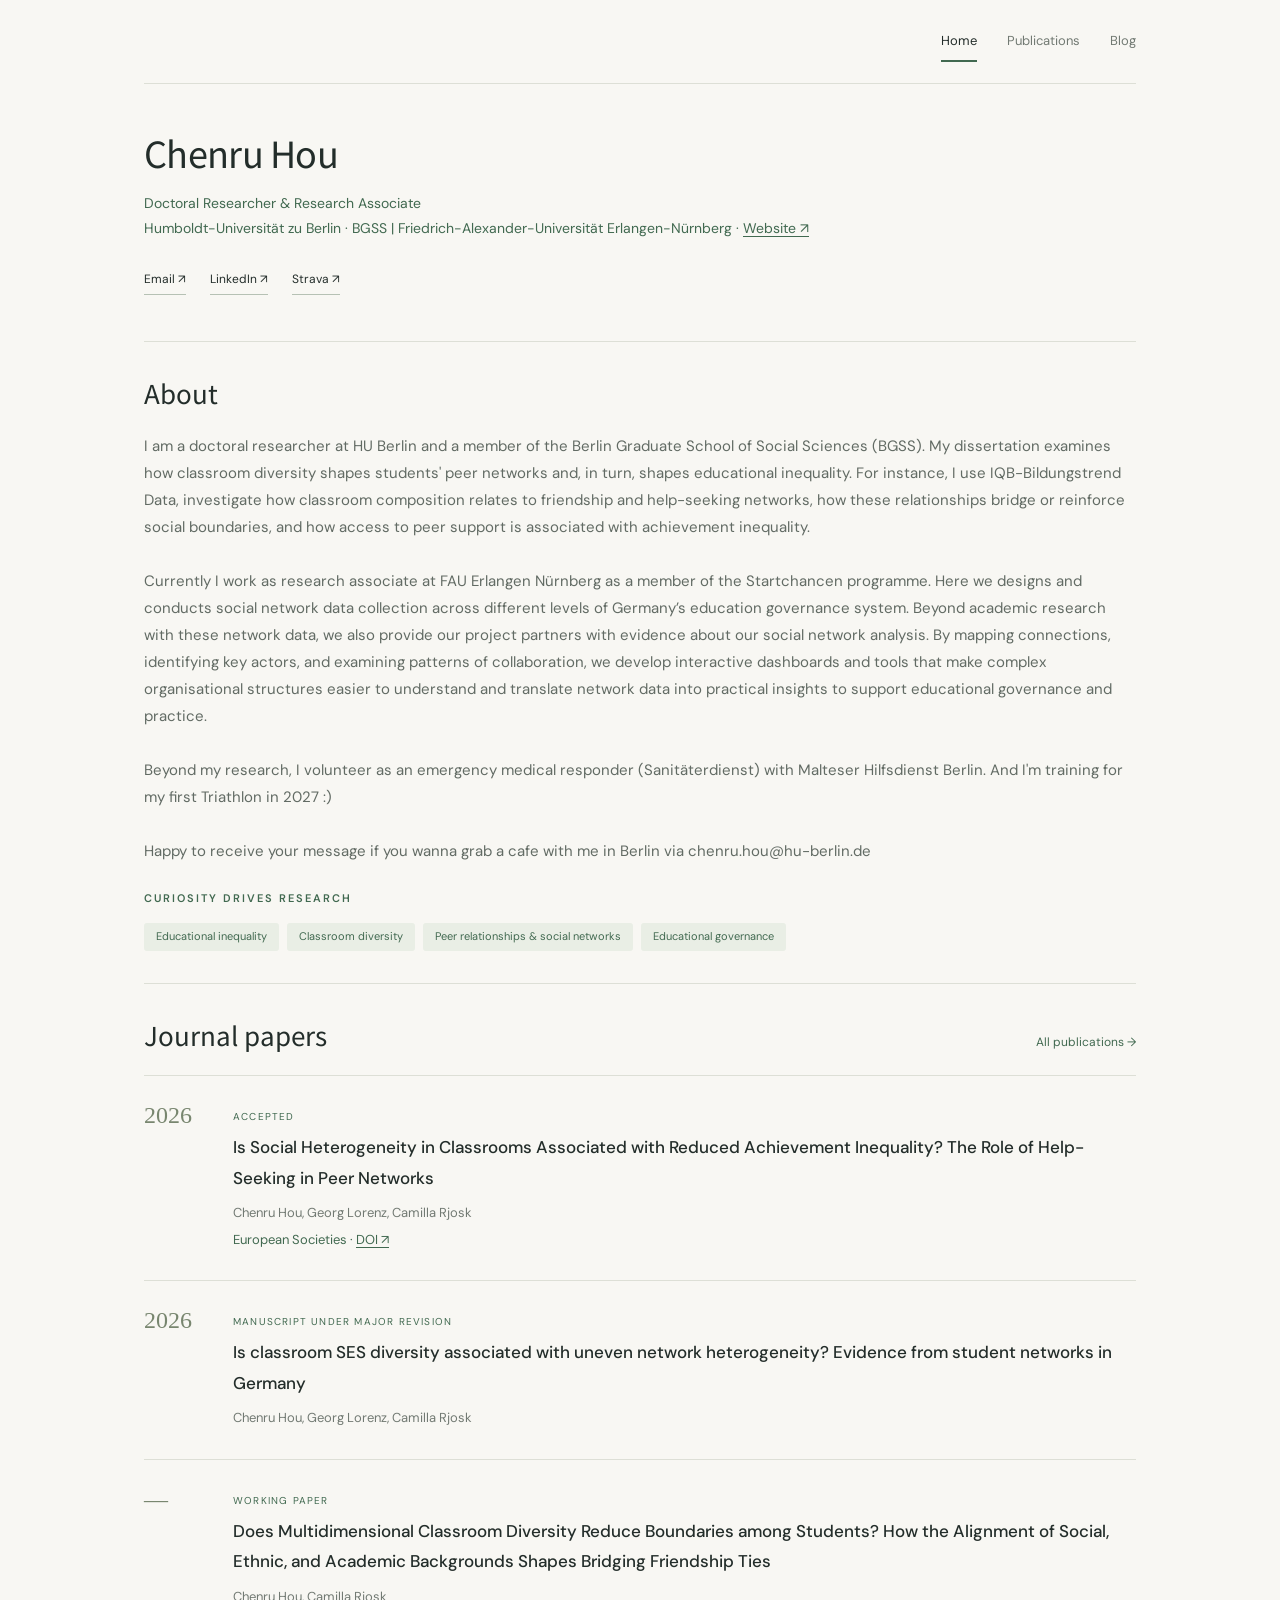
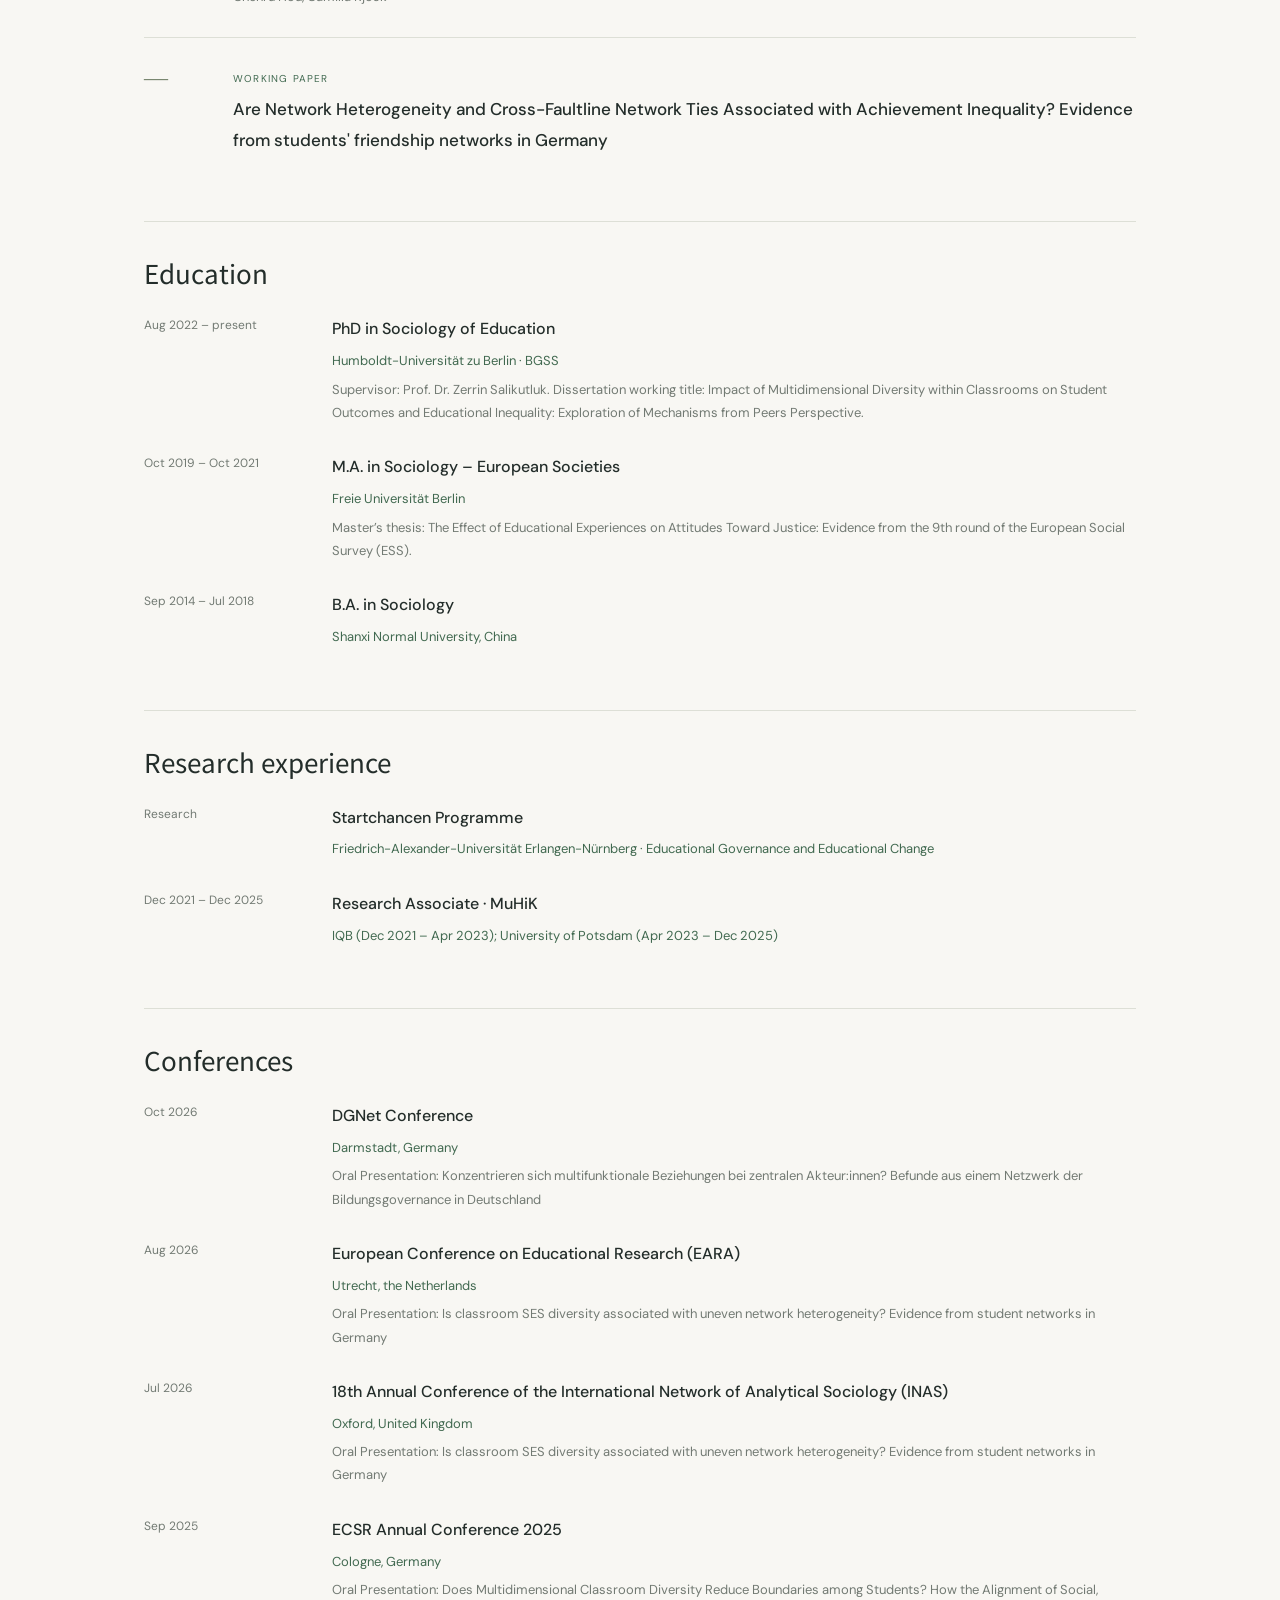
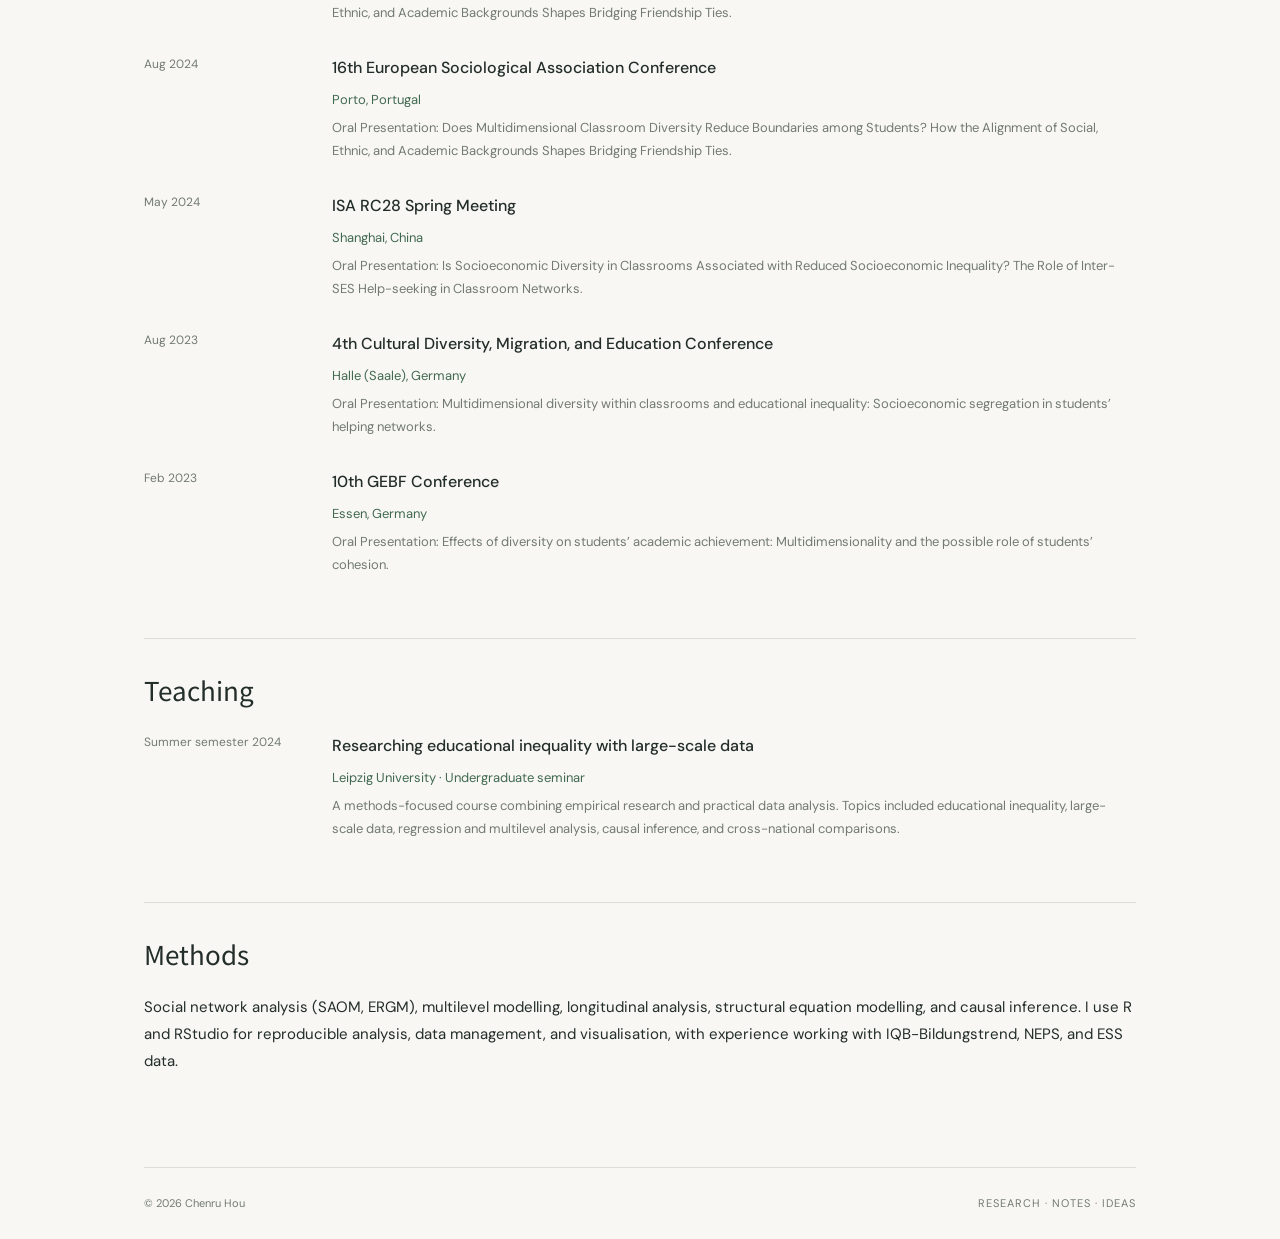
==== index.html @ 01e9c8be "Publish homepage at chenru-hou.github.io" ====
<!doctype html><html lang="en"><head><meta charset="utf-8"><meta name="viewport" content="width=device-width, initial-scale=1"><meta name="description" content="Chenru Hou is a doctoral researcher in sociology of education at HU Berlin and a research associate at FAU. Research on classroom diversity, peer networks, and educational inequality."><link rel="canonical" href="https://chenru-hou.github.io/"><meta property="og:url" content="https://chenru-hou.github.io/"><meta property="og:type" content="website"><meta property="og:title" content="Home · Chenru Hou"><meta property="og:description" content="Chenru Hou is a doctoral researcher in sociology of education at HU Berlin and a research associate at FAU. Research on classroom diversity, peer networks, and educational inequality."><script type="application/ld+json">{"@context": "https://schema.org", "@type": "Person", "name": "Chenru Hou", "url": "https://chenru-hou.github.io", "jobTitle": "Doctoral Researcher & Research Associate", "sameAs": ["https://www.linkedin.com/in/chenru-hou", "https://www.strava.com/athletes/106251695"]}</script><title>Home · Chenru Hou</title><link rel="stylesheet" href="assets/style.css"><link rel="icon" href="data:image/svg+xml,%3Csvg xmlns='http://www.w3.org/2000/svg' viewBox='0 0 32 32'%3E%3Ccircle cx='16' cy='16' r='12' fill='%23416950'/%3E%3C/svg%3E"></head><body><a class="skip" href="#main">Skip to content</a><div class="shell"><header><nav aria-label="Main navigation"><a href="index.html" aria-current="page">Home</a><a href="publications.html">Publications</a><a href="blog.html">Blog</a></nav></header><main id="main"><section class="hero"><div><h1>Chenru Hou</h1><div class="role">Doctoral Researcher &amp; Research Associate<br>Humboldt-Universität zu Berlin · BGSS | Friedrich-Alexander-Universität Erlangen-Nürnberg · <a href="https://www.fau.eu/">Website ↗</a></div><p class="intro" hidden></p><div class="social"><a href="mailto:chenru.hou@hu-berlin.de">Email ↗</a><a href="https://www.linkedin.com/in/chenru-hou">LinkedIn ↗</a><a href="https://www.strava.com/athletes/106251695">Strava ↗</a></div></div></section><section class="section"><div class="section-title"><h2>About</h2></div><div class="about-grid"><p>I am a doctoral researcher at HU Berlin and a member of the Berlin Graduate School of Social Sciences (BGSS). My dissertation examines how classroom diversity shapes students&#x27; peer networks and, in turn, shapes educational inequality. For instance, I use IQB-Bildungstrend Data, investigate how classroom composition relates to friendship and help-seeking networks, how these relationships bridge or reinforce social boundaries, and how access to peer support is associated with achievement inequality.

Currently I work as research associate at FAU Erlangen Nürnberg as a member of the Startchancen programme. Here we designs and conducts social network data collection across different levels of Germany’s education governance system. Beyond academic research with these network data, we also provide our project partners with evidence about our social network analysis. By mapping connections, identifying key actors, and examining patterns of collaboration, we develop interactive dashboards and tools that make complex organisational structures easier to understand and translate network data into practical insights to support educational governance and practice.

Beyond my research, I volunteer as an emergency medical responder (Sanitäterdienst) with Malteser Hilfsdienst Berlin. And I&#x27;m training for my first Triathlon in 2027 :) 

Happy to receive your message if you wanna grab a cafe with me in Berlin via chenru.hou@hu-berlin.de</p><div class="research-interests"><div class="eyebrow">CURIOSITY DRIVES RESEARCH</div><div class="tags"><span class="tag">Educational inequality</span><span class="tag">Classroom diversity</span><span class="tag">Peer relationships &amp; social networks</span><span class="tag">Educational governance</span></div></div></div></section><section class="section"><div class="section-title"><h2>Journal papers</h2><a href="publications.html">All publications →</a></div><article class="pub"><div class="year">2026</div><div><span class="type">Accepted</span><h3>Is Social Heterogeneity in Classrooms Associated with Reduced Achievement Inequality? The Role of Help-Seeking in Peer Networks</h3><p>Chenru Hou, Georg Lorenz, Camilla Rjosk</p><p class="venue"><span class="venue-text">European Societies </span> · <a class="doi" href="https://doi.org/10.1162/EUSO.a.86">DOI ↗</a></p><div class="pub-links"></div></div></article><article class="pub"><div class="year">2026</div><div><span class="type">MANUSCRIPT UNDER MAJOR REVISION</span><h3>Is classroom SES diversity associated with uneven network heterogeneity? Evidence from student networks in Germany</h3><p>Chenru Hou, Georg Lorenz, Camilla Rjosk</p><p class="venue" hidden><span class="venue-text">
</span></p><div class="pub-links"></div></div></article><article class="pub"><div class="year">—</div><div><span class="type">Working paper</span><h3>Does Multidimensional Classroom Diversity Reduce Boundaries among Students? How the Alignment of Social, Ethnic, and Academic Backgrounds Shapes Bridging Friendship Ties</h3><p>Chenru Hou, Camilla Rjosk</p><p class="venue" hidden><span class="venue-text"></span></p><div class="pub-links"></div></div></article><article class="pub"><div class="year">—</div><div><span class="type">Working paper</span><h3>Are Network Heterogeneity and Cross-Faultline Network Ties Associated with Achievement Inequality? Evidence from students&#x27; friendship networks in Germany</h3><p hidden></p><p class="venue" hidden><span class="venue-text"></span></p><div class="pub-links"></div></div></article></section><section class="section"><div class="section-title"><h2>Education</h2></div><article class="vita-row"><div class="date">Aug 2022 – present</div><div><h3>PhD in Sociology of Education</h3><p class="institution">Humboldt-Universität zu Berlin · BGSS</p><p>Supervisor: Prof. Dr. Zerrin Salikutluk. Dissertation working title: Impact of Multidimensional Diversity within Classrooms on Student Outcomes and Educational Inequality: Exploration of Mechanisms from Peers Perspective.</p></div></article><article class="vita-row"><div class="date">Oct 2019 – Oct 2021</div><div><h3>M.A. in Sociology – European Societies</h3><p class="institution">Freie Universität Berlin</p><p>Master’s thesis: The Effect of Educational Experiences on Attitudes Toward Justice: Evidence from the 9th round of the European Social Survey (ESS).</p></div></article><article class="vita-row"><div class="date">Sep 2014 – Jul 2018</div><div><h3>B.A. in Sociology</h3><p class="institution">Shanxi Normal University, China</p><p hidden></p></div></article></section><section class="section"><div class="section-title"><h2>Research experience</h2></div><article class="vita-row"><div class="date">Research</div><div><h3>Startchancen Programme</h3><p class="institution">Friedrich-Alexander-Universität Erlangen-Nürnberg · Educational Governance and Educational Change</p><p hidden></p></div></article><article class="vita-row"><div class="date">Dec 2021 – Dec 2025</div><div><h3>Research Associate · MuHiK</h3><p class="institution">IQB (Dec 2021 – Apr 2023); University of Potsdam (Apr 2023 – Dec 2025)</p><p hidden></p></div></article></section><section class="section"><div class="section-title"><h2>Conferences</h2></div><article class="vita-row"><div class="date">Oct 2026</div><div><h3>DGNet Conference</h3><p class="institution">Darmstadt, Germany</p><p>Oral Presentation: Konzentrieren sich multifunktionale Beziehungen bei zentralen Akteur:innen? Befunde aus einem Netzwerk der Bildungsgovernance in Deutschland</p></div></article><article class="vita-row"><div class="date">Aug 2026</div><div><h3>European Conference on Educational Research (EARA)</h3><p class="institution">Utrecht, the Netherlands</p><p>Oral Presentation: Is classroom SES diversity associated with uneven network heterogeneity? Evidence from student networks in Germany</p></div></article><article class="vita-row"><div class="date">Jul 2026</div><div><h3>18th Annual Conference of the International Network of Analytical Sociology (INAS)</h3><p class="institution">Oxford, United Kingdom</p><p>Oral Presentation: Is classroom SES diversity associated with uneven network heterogeneity? Evidence from student networks in Germany</p></div></article><article class="vita-row"><div class="date">Sep 2025</div><div><h3>ECSR Annual Conference 2025</h3><p class="institution">Cologne, Germany</p><p>Oral Presentation: Does Multidimensional Classroom Diversity Reduce Boundaries among Students? How the Alignment of Social, Ethnic, and Academic Backgrounds Shapes Bridging Friendship Ties.</p></div></article><article class="vita-row"><div class="date">Aug 2024</div><div><h3>16th European Sociological Association Conference</h3><p class="institution">Porto, Portugal</p><p>Oral Presentation: Does Multidimensional Classroom Diversity Reduce Boundaries among Students? How the Alignment of Social, Ethnic, and Academic Backgrounds Shapes Bridging Friendship Ties.</p></div></article><article class="vita-row"><div class="date">May 2024</div><div><h3>ISA RC28 Spring Meeting</h3><p class="institution">Shanghai, China</p><p>Oral Presentation: Is Socioeconomic Diversity in Classrooms Associated with Reduced Socioeconomic Inequality? The Role of Inter-SES Help-seeking in Classroom Networks.</p></div></article><article class="vita-row"><div class="date">Aug 2023</div><div><h3>4th Cultural Diversity, Migration, and Education Conference</h3><p class="institution">Halle (Saale), Germany</p><p>Oral Presentation: Multidimensional diversity within classrooms and educational inequality: Socioeconomic segregation in students’ helping networks.</p></div></article><article class="vita-row"><div class="date">Feb 2023</div><div><h3>10th GEBF Conference</h3><p class="institution">Essen, Germany</p><p>Oral Presentation: Effects of diversity on students’ academic achievement: Multidimensionality and the possible role of students’ cohesion.</p></div></article></section><section class="section"><div class="section-title"><h2>Teaching</h2></div><article class="vita-row"><div class="date">Summer semester 2024</div><div><h3>Researching educational inequality with large-scale data</h3><p class="institution">Leipzig University · Undergraduate seminar</p><p>A methods-focused course combining empirical research and practical data analysis. Topics included educational inequality, large-scale data, regression and multilevel analysis, causal inference, and cross-national comparisons.</p></div></article></section><section class="section"><div class="section-title"><h2>Methods</h2></div><p>Social network analysis (SAOM, ERGM), multilevel modelling, longitudinal analysis, structural equation modelling, and causal inference. I use R and RStudio for reproducible analysis, data management, and visualisation, with experience working with IQB-Bildungstrend, NEPS, and ESS data.</p></section></main><footer><span>© 2026 Chenru Hou</span><span class="footer-mark">RESEARCH · NOTES · IDEAS</span></footer></div></body></html>
---- assets/style.css ----
@import url('https://fonts.googleapis.com/css2?family=DM+Sans:wght@400;500;600;700&family=Noto+Sans+SC:wght@400;500;600&display=swap');
:root{--paper:#f8f7f3;--ink:#232d2a;--muted:#727a73;--line:#dddfd6;--green:#416950;--pale:#e9eee5}*{box-sizing:border-box}body{margin:0;background:var(--paper);color:var(--ink);font:15px/1.8 'DM Sans','Noto Sans SC',sans-serif}a{color:inherit;text-decoration:none}a:hover{color:var(--green)}a:focus-visible,button:focus-visible{outline:2px solid var(--green);outline-offset:5px}.skip{position:absolute;left:20px;top:-100px}.skip:focus{top:10px;background:white;z-index:3}.shell{max-width:1080px;margin:auto;padding:0 44px}header{height:100px;display:flex;align-items:center;justify-content:space-between;border-bottom:1px solid var(--line)}.brand{font-size:17px;font-weight:700;letter-spacing:-.5px}.brand i{display:inline-block;width:9px;height:9px;border-radius:50%;background:var(--green);margin-right:11px}nav{display:flex;gap:30px;font-size:13px}nav a{padding:8px 0;color:var(--muted)}nav a[aria-current=page]{color:var(--ink);border-bottom:2px solid var(--green)}main{min-height:70vh}.eyebrow{font-size:11px;letter-spacing:2px;text-transform:uppercase;color:var(--green);font-weight:600}.hero{display:grid;grid-template-columns:1fr 240px;gap:80px;padding:76px 0 60px}.hero h1{font-family:Georgia,'Noto Sans SC',serif;font-weight:400;font-size:61px;line-height:1.15;letter-spacing:-2px;margin:15px 0}.cn{font-size:17px;color:var(--muted);margin-left:12px;letter-spacing:1px}.role{font-size:14px;color:var(--green);margin-bottom:24px}.intro{max-width:540px;color:#535e56;font-size:16px}.portrait{width:220px;height:260px;background:#e5e9df;border:1px solid #d7ddcf;position:relative;display:flex;align-items:center;justify-content:center;border-radius:110px 110px 8px 8px;margin-top:15px;overflow:hidden}.portrait svg{width:155px;color:#8e9e87}.portrait span{position:absolute;bottom:15px;font-size:10px;letter-spacing:2px;color:#64765b}.social{display:flex;gap:24px;font-size:12px;margin-top:28px}.social a{border-bottom:1px solid #b6c1b4;padding-bottom:3px}.section{padding:32px 0;border-top:1px solid var(--line)}.section-title{display:flex;align-items:baseline;justify-content:space-between;gap:20px;margin-bottom:22px}.section h2{font:400 26px Georgia,'Noto Sans SC',serif;margin:0}.section-title a{font-size:12px;color:var(--green)}.about-grid{display:grid;grid-template-columns:1fr;gap:24px}.research-interests .eyebrow{margin-bottom:14px}.about-grid p{margin:0;color:#626b64;white-space:pre-wrap}.tags{display:flex;gap:8px;flex-wrap:wrap;align-content:start}.tag{background:var(--pale);color:var(--green);padding:4px 12px;font-size:11px;border-radius:3px}.news{display:flex;gap:28px;margin:15px 0}.date{font-size:12px;color:var(--muted);white-space:nowrap}.news p{margin:0}.page-head{padding:60px 0 34px}.page-head h1{font:400 49px Georgia,serif;letter-spacing:-1px;margin:8px 0 12px}.page-head p{color:var(--muted);max-width:650px}.draft-note{font-size:12px;color:var(--muted);border-left:2px solid #acb9a3;padding-left:12px;margin:20px 0 30px}.pub{display:grid;grid-template-columns:65px 1fr;gap:24px;padding:26px 0;border-top:1px solid var(--line)}.year{font:400 24px Georgia,serif;color:#78866f}.pub h3{font-size:17px;font-weight:500;margin:3px 0 8px}.pub p{margin:3px 0;color:var(--muted);font-size:13px}.pub .venue{color:var(--green)}.pub .type{font-size:10px;letter-spacing:1.2px;text-transform:uppercase;color:var(--green)}.pub-links{display:flex;gap:18px;margin-top:12px;font-size:12px}.blog-row{display:grid;grid-template-columns:110px 1fr 24px;gap:24px;border-top:1px solid var(--line);padding:30px 0}.blog-row h2{font-size:21px;font-weight:500;margin:8px 0}.blog-row p{color:var(--muted);font-size:14px;margin:0}.arrow{font-size:22px;color:var(--green)}.article{max-width:720px;padding:45px 0 70px}.article h1{font-size:34px;line-height:1.5;font-weight:500;margin:20px 0}.article h2{font-size:23px;margin-top:36px}.article p,.article li{color:#535e56}.article a{color:var(--green);text-decoration:underline}.back{color:var(--green);font-size:12px}footer{border-top:1px solid var(--line);padding:26px 0;margin-top:45px;display:flex;justify-content:space-between;color:var(--muted);font-size:11px}.footer-mark{letter-spacing:1px}.empty{padding:30px 0;color:var(--muted)}@media(max-width:700px){.shell{padding:0 24px}header{height:85px}nav{gap:18px;font-size:12px}.brand{font-size:14px}.hero{grid-template-columns:1fr;gap:22px;padding:45px 0}.hero h1{font-size:46px}.portrait{grid-row:1;width:100px;height:120px;margin:0}.portrait svg{width:70px}.portrait span{font-size:7px;bottom:8px}.cn{display:block;margin:12px 0}.about-grid{grid-template-columns:1fr;gap:22px}.page-head{padding-top:40px}.page-head h1{font-size:40px}.pub{grid-template-columns:48px 1fr;gap:12px}.blog-row{grid-template-columns:1fr 20px;gap:8px}.blog-row>.date{grid-column:1/-1}footer{gap:20px}.article h1{font-size:28px}}

.vita-row{display:grid;grid-template-columns:160px 1fr;gap:28px;margin:24px 0}.vita-row h3{font-size:16px;font-weight:500;margin:0}.vita-row p{font-size:13px;color:var(--muted);margin:5px 0}.vita-row .institution{color:var(--green)}.pub-group{font:400 24px Georgia,serif;margin:35px 0 20px}@media(max-width:700px){.vita-row{grid-template-columns:1fr;gap:6px}}

/* Compact introduction and navigation. */
header{justify-content:flex-end;height:84px}.hero{grid-template-columns:1fr;gap:0;padding:46px 0}.hero h1{font-size:36px;letter-spacing:-.7px;line-height:1.25;margin:0 0 16px}.intro{max-width:700px}.role{max-width:780px}@media(max-width:700px){header{height:72px}.hero{padding:34px 0}.hero h1{font-size:30px}}

/* Empty optional fields should not reserve space in reading mode. */
[hidden]{display:none!important}.pub-links:empty{display:none}

.pub .doi{white-space:nowrap;text-decoration:underline;text-underline-offset:3px}

.role a{text-decoration:underline;text-underline-offset:3px;white-space:nowrap}
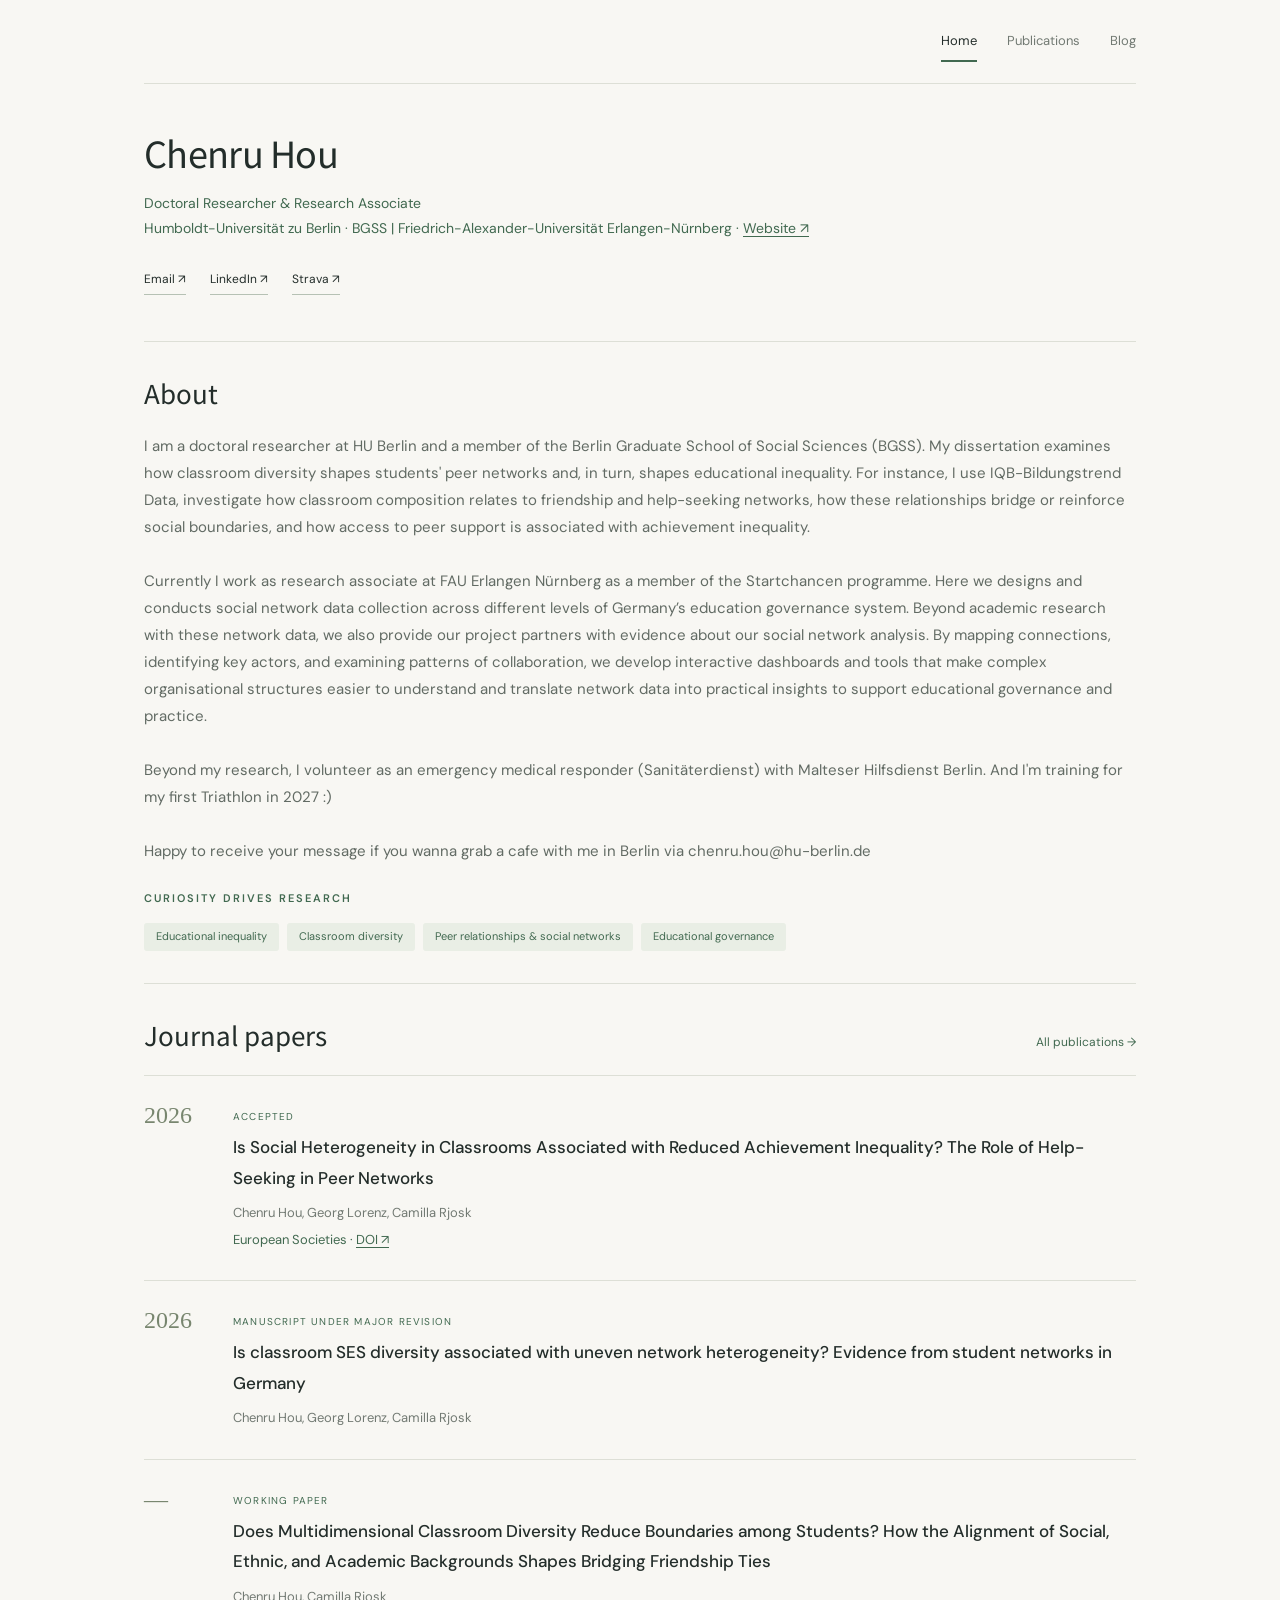
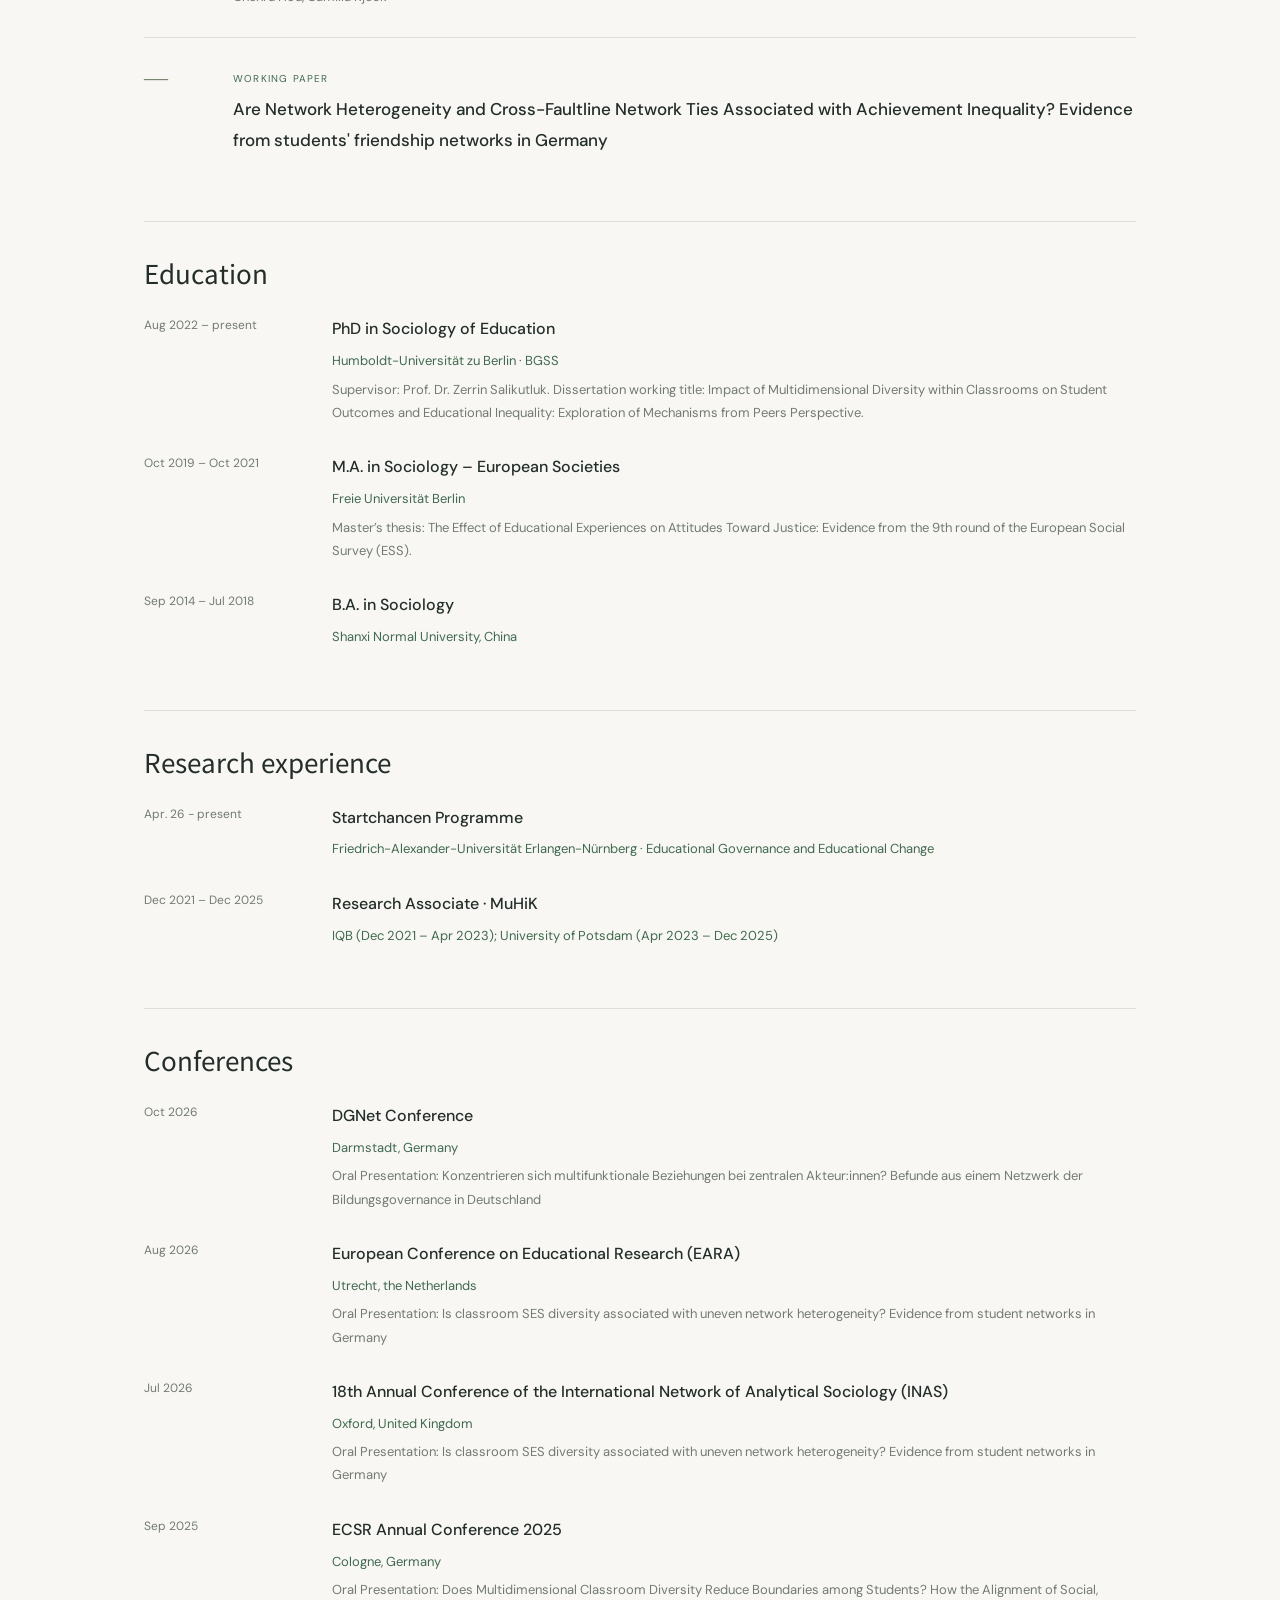
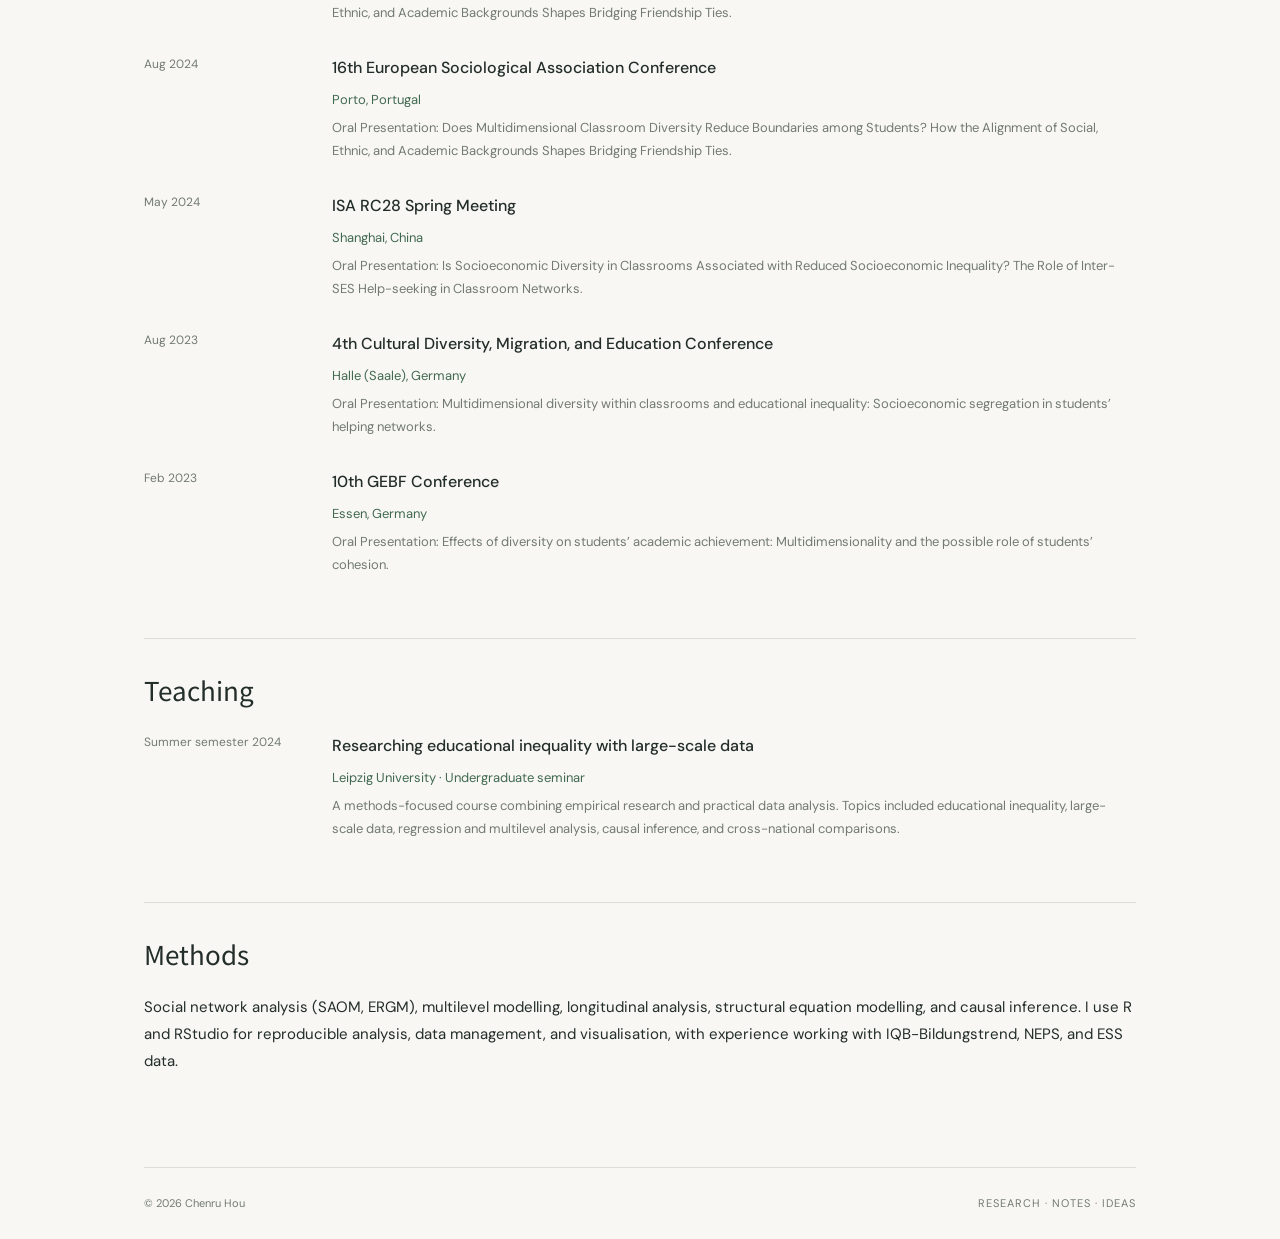
==== commit eba90b32: "Set Startchancen Programme start date to Apr. 26" ====
--- a/index.html
+++ b/index.html
@@ -1,8 +1,8 @@
-<!doctype html><html lang="en"><head><meta charset="utf-8"><meta name="viewport" content="width=device-width, initial-scale=1"><meta name="description" content="Chenru Hou is a doctoral researcher in sociology of education at HU Berlin and a research associate at FAU. Research on classroom diversity, peer networks, and educational inequality."><link rel="canonical" href="https://chenru-hou.github.io/"><meta property="og:url" content="https://chenru-hou.github.io/"><meta property="og:type" content="website"><meta property="og:title" content="Home · Chenru Hou"><meta property="og:description" content="Chenru Hou is a doctoral researcher in sociology of education at HU Berlin and a research associate at FAU. Research on classroom diversity, peer networks, and educational inequality."><script type="application/ld+json">{"@context": "https://schema.org", "@type": "Person", "name": "Chenru Hou", "url": "https://chenru-hou.github.io", "jobTitle": "Doctoral Researcher & Research Associate", "sameAs": ["https://www.linkedin.com/in/chenru-hou", "https://www.strava.com/athletes/106251695"]}</script><title>Home · Chenru Hou</title><link rel="stylesheet" href="assets/style.css"><link rel="icon" href="data:image/svg+xml,%3Csvg xmlns='http://www.w3.org/2000/svg' viewBox='0 0 32 32'%3E%3Ccircle cx='16' cy='16' r='12' fill='%23416950'/%3E%3C/svg%3E"></head><body><a class="skip" href="#main">Skip to content</a><div class="shell"><header><nav aria-label="Main navigation"><a href="index.html" aria-current="page">Home</a><a href="publications.html">Publications</a><a href="blog.html">Blog</a></nav></header><main id="main"><section class="hero"><div><h1>Chenru Hou</h1><div class="role">Doctoral Researcher &amp; Research Associate<br>Humboldt-Universität zu Berlin · BGSS | Friedrich-Alexander-Universität Erlangen-Nürnberg · <a href="https://www.fau.eu/">Website ↗</a></div><p class="intro" hidden></p><div class="social"><a href="mailto:chenru.hou@hu-berlin.de">Email ↗</a><a href="https://www.linkedin.com/in/chenru-hou">LinkedIn ↗</a><a href="https://www.strava.com/athletes/106251695">Strava ↗</a></div></div></section><section class="section"><div class="section-title"><h2>About</h2></div><div class="about-grid"><p>I am a doctoral researcher at HU Berlin and a member of the Berlin Graduate School of Social Sciences (BGSS). My dissertation examines how classroom diversity shapes students&#x27; peer networks and, in turn, shapes educational inequality. For instance, I use IQB-Bildungstrend Data, investigate how classroom composition relates to friendship and help-seeking networks, how these relationships bridge or reinforce social boundaries, and how access to peer support is associated with achievement inequality.
+<!doctype html><html lang="en"><head><meta charset="utf-8"><meta name="viewport" content="width=device-width, initial-scale=1"><meta name="description" content="Chenru Hou is a doctoral researcher in sociology of education at HU Berlin and a research associate at FAU. Research on classroom diversity, peer networks, and educational inequality."><link rel="canonical" href="https://chenru-hou.github.io/"><meta property="og:url" content="https://chenru-hou.github.io/"><meta property="og:type" content="website"><meta property="og:title" content="Home · Chenru Hou"><meta property="og:description" content="Chenru Hou is a doctoral researcher in sociology of education at HU Berlin and a research associate at FAU. Research on classroom diversity, peer networks, and educational inequality."><script type="application/ld+json">{"@context": "https://schema.org", "@type": "Person", "name": "Chenru Hou", "url": "https://chenru-hou.github.io", "jobTitle": "Doctoral Researcher & Research Associate", "sameAs": ["https://www.linkedin.com/in/chenru-hou", "https://www.strava.com/athletes/106251695"]}</script><title>Home · Chenru Hou</title><link rel="stylesheet" href="assets/style.css"><link rel="icon" href="data:image/svg+xml,%3Csvg xmlns='http://www.w3.org/2000/svg' viewBox='0 0 32 32'%3E%3Ccircle cx='16' cy='16' r='12' fill='%23416950'/%3E%3C/svg%3E"></head><body><a class="skip" href="#main">Skip to content</a><div class="shell"><header><nav aria-label="Main navigation"><a href="index.html" aria-current="page">Home</a><a href="publications.html">Publications</a><a href="blog.html">Blog</a></nav></header><main id="main"><section class="hero"><div><h1>Chenru Hou</h1><div class="role">Doctoral Researcher &amp; Research Associate<br>Humboldt-Universität zu Berlin · BGSS | Friedrich-Alexander-Universität Erlangen-Nürnberg · <a href="https://www.paedagogik.phil.fau.de/person/chenru-hou/">Website ↗</a></div><p class="intro" hidden></p><div class="social"><a href="mailto:chenru.hou@hu-berlin.de">Email ↗</a><a href="https://www.linkedin.com/in/chenru-hou">LinkedIn ↗</a><a href="https://www.strava.com/athletes/106251695">Strava ↗</a></div></div></section><section class="section"><div class="section-title"><h2>About</h2></div><div class="about-grid"><p>I am a doctoral researcher at HU Berlin and a member of the Berlin Graduate School of Social Sciences (BGSS). My dissertation examines how classroom diversity shapes students&#x27; peer networks and, in turn, shapes educational inequality. For instance, I use IQB-Bildungstrend Data, investigate how classroom composition relates to friendship and help-seeking networks, how these relationships bridge or reinforce social boundaries, and how access to peer support is associated with achievement inequality.
 
 Currently I work as research associate at FAU Erlangen Nürnberg as a member of the Startchancen programme. Here we designs and conducts social network data collection across different levels of Germany’s education governance system. Beyond academic research with these network data, we also provide our project partners with evidence about our social network analysis. By mapping connections, identifying key actors, and examining patterns of collaboration, we develop interactive dashboards and tools that make complex organisational structures easier to understand and translate network data into practical insights to support educational governance and practice.
 
 Beyond my research, I volunteer as an emergency medical responder (Sanitäterdienst) with Malteser Hilfsdienst Berlin. And I&#x27;m training for my first Triathlon in 2027 :) 
 
 Happy to receive your message if you wanna grab a cafe with me in Berlin via chenru.hou@hu-berlin.de</p><div class="research-interests"><div class="eyebrow">CURIOSITY DRIVES RESEARCH</div><div class="tags"><span class="tag">Educational inequality</span><span class="tag">Classroom diversity</span><span class="tag">Peer relationships &amp; social networks</span><span class="tag">Educational governance</span></div></div></div></section><section class="section"><div class="section-title"><h2>Journal papers</h2><a href="publications.html">All publications →</a></div><article class="pub"><div class="year">2026</div><div><span class="type">Accepted</span><h3>Is Social Heterogeneity in Classrooms Associated with Reduced Achievement Inequality? The Role of Help-Seeking in Peer Networks</h3><p>Chenru Hou, Georg Lorenz, Camilla Rjosk</p><p class="venue"><span class="venue-text">European Societies </span> · <a class="doi" href="https://doi.org/10.1162/EUSO.a.86">DOI ↗</a></p><div class="pub-links"></div></div></article><article class="pub"><div class="year">2026</div><div><span class="type">MANUSCRIPT UNDER MAJOR REVISION</span><h3>Is classroom SES diversity associated with uneven network heterogeneity? Evidence from student networks in Germany</h3><p>Chenru Hou, Georg Lorenz, Camilla Rjosk</p><p class="venue" hidden><span class="venue-text">
-</span></p><div class="pub-links"></div></div></article><article class="pub"><div class="year">—</div><div><span class="type">Working paper</span><h3>Does Multidimensional Classroom Diversity Reduce Boundaries among Students? How the Alignment of Social, Ethnic, and Academic Backgrounds Shapes Bridging Friendship Ties</h3><p>Chenru Hou, Camilla Rjosk</p><p class="venue" hidden><span class="venue-text"></span></p><div class="pub-links"></div></div></article><article class="pub"><div class="year">—</div><div><span class="type">Working paper</span><h3>Are Network Heterogeneity and Cross-Faultline Network Ties Associated with Achievement Inequality? Evidence from students&#x27; friendship networks in Germany</h3><p hidden></p><p class="venue" hidden><span class="venue-text"></span></p><div class="pub-links"></div></div></article></section><section class="section"><div class="section-title"><h2>Education</h2></div><article class="vita-row"><div class="date">Aug 2022 – present</div><div><h3>PhD in Sociology of Education</h3><p class="institution">Humboldt-Universität zu Berlin · BGSS</p><p>Supervisor: Prof. Dr. Zerrin Salikutluk. Dissertation working title: Impact of Multidimensional Diversity within Classrooms on Student Outcomes and Educational Inequality: Exploration of Mechanisms from Peers Perspective.</p></div></article><article class="vita-row"><div class="date">Oct 2019 – Oct 2021</div><div><h3>M.A. in Sociology – European Societies</h3><p class="institution">Freie Universität Berlin</p><p>Master’s thesis: The Effect of Educational Experiences on Attitudes Toward Justice: Evidence from the 9th round of the European Social Survey (ESS).</p></div></article><article class="vita-row"><div class="date">Sep 2014 – Jul 2018</div><div><h3>B.A. in Sociology</h3><p class="institution">Shanxi Normal University, China</p><p hidden></p></div></article></section><section class="section"><div class="section-title"><h2>Research experience</h2></div><article class="vita-row"><div class="date">Research</div><div><h3>Startchancen Programme</h3><p class="institution">Friedrich-Alexander-Universität Erlangen-Nürnberg · Educational Governance and Educational Change</p><p hidden></p></div></article><article class="vita-row"><div class="date">Dec 2021 – Dec 2025</div><div><h3>Research Associate · MuHiK</h3><p class="institution">IQB (Dec 2021 – Apr 2023); University of Potsdam (Apr 2023 – Dec 2025)</p><p hidden></p></div></article></section><section class="section"><div class="section-title"><h2>Conferences</h2></div><article class="vita-row"><div class="date">Oct 2026</div><div><h3>DGNet Conference</h3><p class="institution">Darmstadt, Germany</p><p>Oral Presentation: Konzentrieren sich multifunktionale Beziehungen bei zentralen Akteur:innen? Befunde aus einem Netzwerk der Bildungsgovernance in Deutschland</p></div></article><article class="vita-row"><div class="date">Aug 2026</div><div><h3>European Conference on Educational Research (EARA)</h3><p class="institution">Utrecht, the Netherlands</p><p>Oral Presentation: Is classroom SES diversity associated with uneven network heterogeneity? Evidence from student networks in Germany</p></div></article><article class="vita-row"><div class="date">Jul 2026</div><div><h3>18th Annual Conference of the International Network of Analytical Sociology (INAS)</h3><p class="institution">Oxford, United Kingdom</p><p>Oral Presentation: Is classroom SES diversity associated with uneven network heterogeneity? Evidence from student networks in Germany</p></div></article><article class="vita-row"><div class="date">Sep 2025</div><div><h3>ECSR Annual Conference 2025</h3><p class="institution">Cologne, Germany</p><p>Oral Presentation: Does Multidimensional Classroom Diversity Reduce Boundaries among Students? How the Alignment of Social, Ethnic, and Academic Backgrounds Shapes Bridging Friendship Ties.</p></div></article><article class="vita-row"><div class="date">Aug 2024</div><div><h3>16th European Sociological Association Conference</h3><p class="institution">Porto, Portugal</p><p>Oral Presentation: Does Multidimensional Classroom Diversity Reduce Boundaries among Students? How the Alignment of Social, Ethnic, and Academic Backgrounds Shapes Bridging Friendship Ties.</p></div></article><article class="vita-row"><div class="date">May 2024</div><div><h3>ISA RC28 Spring Meeting</h3><p class="institution">Shanghai, China</p><p>Oral Presentation: Is Socioeconomic Diversity in Classrooms Associated with Reduced Socioeconomic Inequality? The Role of Inter-SES Help-seeking in Classroom Networks.</p></div></article><article class="vita-row"><div class="date">Aug 2023</div><div><h3>4th Cultural Diversity, Migration, and Education Conference</h3><p class="institution">Halle (Saale), Germany</p><p>Oral Presentation: Multidimensional diversity within classrooms and educational inequality: Socioeconomic segregation in students’ helping networks.</p></div></article><article class="vita-row"><div class="date">Feb 2023</div><div><h3>10th GEBF Conference</h3><p class="institution">Essen, Germany</p><p>Oral Presentation: Effects of diversity on students’ academic achievement: Multidimensionality and the possible role of students’ cohesion.</p></div></article></section><section class="section"><div class="section-title"><h2>Teaching</h2></div><article class="vita-row"><div class="date">Summer semester 2024</div><div><h3>Researching educational inequality with large-scale data</h3><p class="institution">Leipzig University · Undergraduate seminar</p><p>A methods-focused course combining empirical research and practical data analysis. Topics included educational inequality, large-scale data, regression and multilevel analysis, causal inference, and cross-national comparisons.</p></div></article></section><section class="section"><div class="section-title"><h2>Methods</h2></div><p>Social network analysis (SAOM, ERGM), multilevel modelling, longitudinal analysis, structural equation modelling, and causal inference. I use R and RStudio for reproducible analysis, data management, and visualisation, with experience working with IQB-Bildungstrend, NEPS, and ESS data.</p></section></main><footer><span>© 2026 Chenru Hou</span><span class="footer-mark">RESEARCH · NOTES · IDEAS</span></footer></div></body></html>+</span></p><div class="pub-links"></div></div></article><article class="pub"><div class="year">—</div><div><span class="type">Working paper</span><h3>Does Multidimensional Classroom Diversity Reduce Boundaries among Students? How the Alignment of Social, Ethnic, and Academic Backgrounds Shapes Bridging Friendship Ties</h3><p>Chenru Hou, Camilla Rjosk</p><p class="venue" hidden><span class="venue-text"></span></p><div class="pub-links"></div></div></article><article class="pub"><div class="year">—</div><div><span class="type">Working paper</span><h3>Are Network Heterogeneity and Cross-Faultline Network Ties Associated with Achievement Inequality? Evidence from students&#x27; friendship networks in Germany</h3><p hidden></p><p class="venue" hidden><span class="venue-text"></span></p><div class="pub-links"></div></div></article></section><section class="section"><div class="section-title"><h2>Education</h2></div><article class="vita-row"><div class="date">Aug 2022 – present</div><div><h3>PhD in Sociology of Education</h3><p class="institution">Humboldt-Universität zu Berlin · BGSS</p><p>Supervisor: Prof. Dr. Zerrin Salikutluk. Dissertation working title: Impact of Multidimensional Diversity within Classrooms on Student Outcomes and Educational Inequality: Exploration of Mechanisms from Peers Perspective.</p></div></article><article class="vita-row"><div class="date">Oct 2019 – Oct 2021</div><div><h3>M.A. in Sociology – European Societies</h3><p class="institution">Freie Universität Berlin</p><p>Master’s thesis: The Effect of Educational Experiences on Attitudes Toward Justice: Evidence from the 9th round of the European Social Survey (ESS).</p></div></article><article class="vita-row"><div class="date">Sep 2014 – Jul 2018</div><div><h3>B.A. in Sociology</h3><p class="institution">Shanxi Normal University, China</p><p hidden></p></div></article></section><section class="section"><div class="section-title"><h2>Research experience</h2></div><article class="vita-row"><div class="date">Apr. 26 - present</div><div><h3>Startchancen Programme</h3><p class="institution">Friedrich-Alexander-Universität Erlangen-Nürnberg · Educational Governance and Educational Change</p><p hidden></p></div></article><article class="vita-row"><div class="date">Dec 2021 – Dec 2025</div><div><h3>Research Associate · MuHiK</h3><p class="institution">IQB (Dec 2021 – Apr 2023); University of Potsdam (Apr 2023 – Dec 2025)</p><p hidden></p></div></article></section><section class="section"><div class="section-title"><h2>Conferences</h2></div><article class="vita-row"><div class="date">Oct 2026</div><div><h3>DGNet Conference</h3><p class="institution">Darmstadt, Germany</p><p>Oral Presentation: Konzentrieren sich multifunktionale Beziehungen bei zentralen Akteur:innen? Befunde aus einem Netzwerk der Bildungsgovernance in Deutschland</p></div></article><article class="vita-row"><div class="date">Aug 2026</div><div><h3>European Conference on Educational Research (EARA)</h3><p class="institution">Utrecht, the Netherlands</p><p>Oral Presentation: Is classroom SES diversity associated with uneven network heterogeneity? Evidence from student networks in Germany</p></div></article><article class="vita-row"><div class="date">Jul 2026</div><div><h3>18th Annual Conference of the International Network of Analytical Sociology (INAS)</h3><p class="institution">Oxford, United Kingdom</p><p>Oral Presentation: Is classroom SES diversity associated with uneven network heterogeneity? Evidence from student networks in Germany</p></div></article><article class="vita-row"><div class="date">Sep 2025</div><div><h3>ECSR Annual Conference 2025</h3><p class="institution">Cologne, Germany</p><p>Oral Presentation: Does Multidimensional Classroom Diversity Reduce Boundaries among Students? How the Alignment of Social, Ethnic, and Academic Backgrounds Shapes Bridging Friendship Ties.</p></div></article><article class="vita-row"><div class="date">Aug 2024</div><div><h3>16th European Sociological Association Conference</h3><p class="institution">Porto, Portugal</p><p>Oral Presentation: Does Multidimensional Classroom Diversity Reduce Boundaries among Students? How the Alignment of Social, Ethnic, and Academic Backgrounds Shapes Bridging Friendship Ties.</p></div></article><article class="vita-row"><div class="date">May 2024</div><div><h3>ISA RC28 Spring Meeting</h3><p class="institution">Shanghai, China</p><p>Oral Presentation: Is Socioeconomic Diversity in Classrooms Associated with Reduced Socioeconomic Inequality? The Role of Inter-SES Help-seeking in Classroom Networks.</p></div></article><article class="vita-row"><div class="date">Aug 2023</div><div><h3>4th Cultural Diversity, Migration, and Education Conference</h3><p class="institution">Halle (Saale), Germany</p><p>Oral Presentation: Multidimensional diversity within classrooms and educational inequality: Socioeconomic segregation in students’ helping networks.</p></div></article><article class="vita-row"><div class="date">Feb 2023</div><div><h3>10th GEBF Conference</h3><p class="institution">Essen, Germany</p><p>Oral Presentation: Effects of diversity on students’ academic achievement: Multidimensionality and the possible role of students’ cohesion.</p></div></article></section><section class="section"><div class="section-title"><h2>Teaching</h2></div><article class="vita-row"><div class="date">Summer semester 2024</div><div><h3>Researching educational inequality with large-scale data</h3><p class="institution">Leipzig University · Undergraduate seminar</p><p>A methods-focused course combining empirical research and practical data analysis. Topics included educational inequality, large-scale data, regression and multilevel analysis, causal inference, and cross-national comparisons.</p></div></article></section><section class="section"><div class="section-title"><h2>Methods</h2></div><p>Social network analysis (SAOM, ERGM), multilevel modelling, longitudinal analysis, structural equation modelling, and causal inference. I use R and RStudio for reproducible analysis, data management, and visualisation, with experience working with IQB-Bildungstrend, NEPS, and ESS data.</p></section></main><footer><span>© 2026 Chenru Hou</span><span class="footer-mark">RESEARCH · NOTES · IDEAS</span></footer></div></body></html>
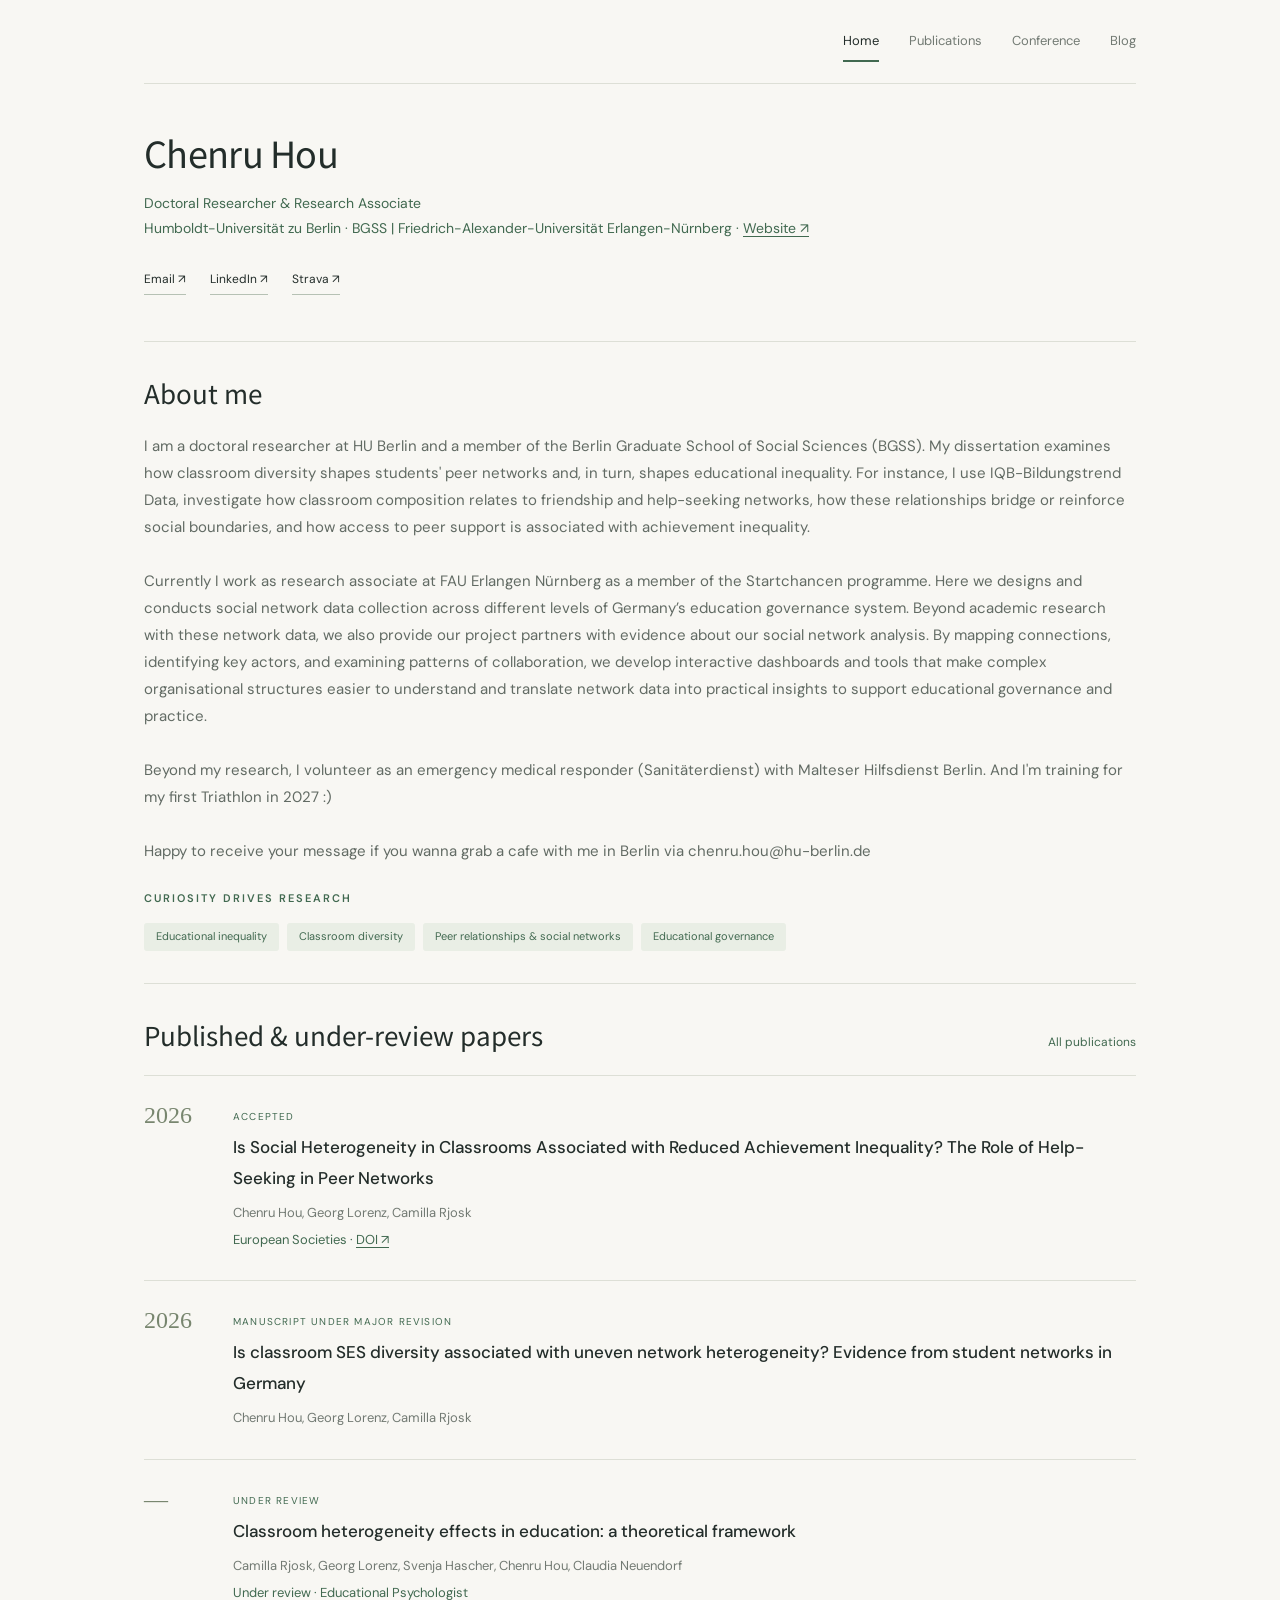
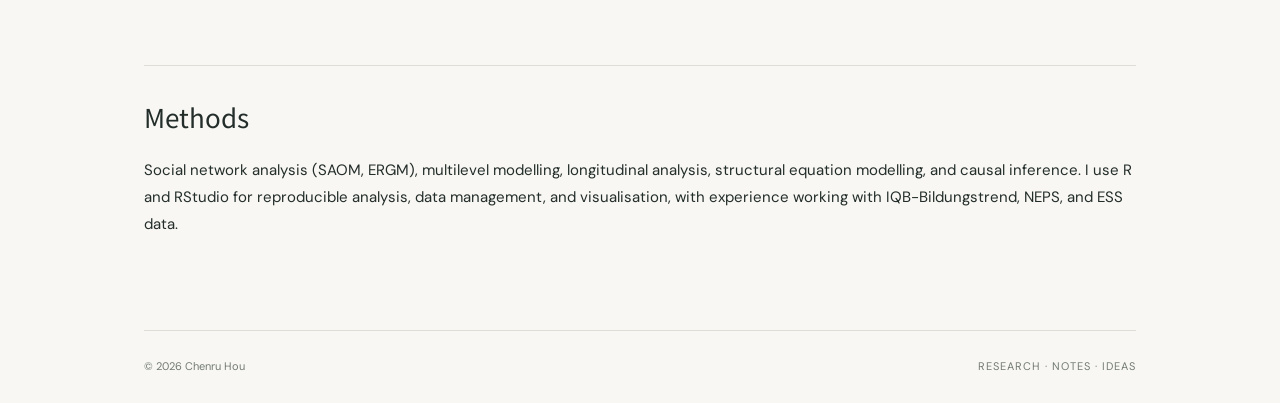
==== commit 68b2310f: "Focus homepage on about, reviewed papers, and methods; add Conference page" ====
--- a/index.html
+++ b/index.html
@@ -1,8 +1,8 @@
-<!doctype html><html lang="en"><head><meta charset="utf-8"><meta name="viewport" content="width=device-width, initial-scale=1"><meta name="description" content="Chenru Hou is a doctoral researcher in sociology of education at HU Berlin and a research associate at FAU. Research on classroom diversity, peer networks, and educational inequality."><link rel="canonical" href="https://chenru-hou.github.io/"><meta property="og:url" content="https://chenru-hou.github.io/"><meta property="og:type" content="website"><meta property="og:title" content="Home · Chenru Hou"><meta property="og:description" content="Chenru Hou is a doctoral researcher in sociology of education at HU Berlin and a research associate at FAU. Research on classroom diversity, peer networks, and educational inequality."><script type="application/ld+json">{"@context": "https://schema.org", "@type": "Person", "name": "Chenru Hou", "url": "https://chenru-hou.github.io", "jobTitle": "Doctoral Researcher & Research Associate", "sameAs": ["https://www.linkedin.com/in/chenru-hou", "https://www.strava.com/athletes/106251695"]}</script><title>Home · Chenru Hou</title><link rel="stylesheet" href="assets/style.css"><link rel="icon" href="data:image/svg+xml,%3Csvg xmlns='http://www.w3.org/2000/svg' viewBox='0 0 32 32'%3E%3Ccircle cx='16' cy='16' r='12' fill='%23416950'/%3E%3C/svg%3E"></head><body><a class="skip" href="#main">Skip to content</a><div class="shell"><header><nav aria-label="Main navigation"><a href="index.html" aria-current="page">Home</a><a href="publications.html">Publications</a><a href="blog.html">Blog</a></nav></header><main id="main"><section class="hero"><div><h1>Chenru Hou</h1><div class="role">Doctoral Researcher &amp; Research Associate<br>Humboldt-Universität zu Berlin · BGSS | Friedrich-Alexander-Universität Erlangen-Nürnberg · <a href="https://www.paedagogik.phil.fau.de/person/chenru-hou/">Website ↗</a></div><p class="intro" hidden></p><div class="social"><a href="mailto:chenru.hou@hu-berlin.de">Email ↗</a><a href="https://www.linkedin.com/in/chenru-hou">LinkedIn ↗</a><a href="https://www.strava.com/athletes/106251695">Strava ↗</a></div></div></section><section class="section"><div class="section-title"><h2>About</h2></div><div class="about-grid"><p>I am a doctoral researcher at HU Berlin and a member of the Berlin Graduate School of Social Sciences (BGSS). My dissertation examines how classroom diversity shapes students&#x27; peer networks and, in turn, shapes educational inequality. For instance, I use IQB-Bildungstrend Data, investigate how classroom composition relates to friendship and help-seeking networks, how these relationships bridge or reinforce social boundaries, and how access to peer support is associated with achievement inequality.
+<!doctype html><html lang="en"><head><meta charset="utf-8"><meta name="viewport" content="width=device-width, initial-scale=1"><meta name="description" content="Chenru Hou is a doctoral researcher in sociology of education at HU Berlin and a research associate at FAU. Research on classroom diversity, peer networks, and educational inequality."><link rel="canonical" href="https://chenru-hou.github.io/"><meta property="og:url" content="https://chenru-hou.github.io/"><meta property="og:type" content="website"><meta property="og:title" content="Home · Chenru Hou"><meta property="og:description" content="Chenru Hou is a doctoral researcher in sociology of education at HU Berlin and a research associate at FAU. Research on classroom diversity, peer networks, and educational inequality."><script type="application/ld+json">{"@context": "https://schema.org", "@type": "Person", "name": "Chenru Hou", "url": "https://chenru-hou.github.io", "jobTitle": "Doctoral Researcher & Research Associate", "sameAs": ["https://www.linkedin.com/in/chenru-hou", "https://www.strava.com/athletes/106251695"]}</script><title>Home · Chenru Hou</title><link rel="stylesheet" href="assets/style.css"><link rel="icon" href="data:image/svg+xml,%3Csvg xmlns='http://www.w3.org/2000/svg' viewBox='0 0 32 32'%3E%3Ccircle cx='16' cy='16' r='12' fill='%23416950'/%3E%3C/svg%3E"></head><body><a class="skip" href="#main">Skip to content</a><div class="shell"><header><nav aria-label="Main navigation"><a href="index.html" aria-current="page">Home</a><a href="publications.html">Publications</a><a href="conference.html">Conference</a><a href="blog.html">Blog</a></nav></header><main id="main"><section class="hero"><div><h1>Chenru Hou</h1><div class="role">Doctoral Researcher &amp; Research Associate<br>Humboldt-Universität zu Berlin · BGSS | Friedrich-Alexander-Universität Erlangen-Nürnberg · <a href="https://www.paedagogik.phil.fau.de/person/chenru-hou/">Website ↗</a></div><p class="intro" hidden></p><div class="social"><a href="mailto:chenru.hou@hu-berlin.de">Email ↗</a><a href="https://www.linkedin.com/in/chenru-hou">LinkedIn ↗</a><a href="https://www.strava.com/athletes/106251695">Strava ↗</a></div></div></section><section class="section"><div class="section-title"><h2>About me</h2></div><div class="about-grid"><p>I am a doctoral researcher at HU Berlin and a member of the Berlin Graduate School of Social Sciences (BGSS). My dissertation examines how classroom diversity shapes students&#x27; peer networks and, in turn, shapes educational inequality. For instance, I use IQB-Bildungstrend Data, investigate how classroom composition relates to friendship and help-seeking networks, how these relationships bridge or reinforce social boundaries, and how access to peer support is associated with achievement inequality.
 
 Currently I work as research associate at FAU Erlangen Nürnberg as a member of the Startchancen programme. Here we designs and conducts social network data collection across different levels of Germany’s education governance system. Beyond academic research with these network data, we also provide our project partners with evidence about our social network analysis. By mapping connections, identifying key actors, and examining patterns of collaboration, we develop interactive dashboards and tools that make complex organisational structures easier to understand and translate network data into practical insights to support educational governance and practice.
 
 Beyond my research, I volunteer as an emergency medical responder (Sanitäterdienst) with Malteser Hilfsdienst Berlin. And I&#x27;m training for my first Triathlon in 2027 :) 
 
-Happy to receive your message if you wanna grab a cafe with me in Berlin via chenru.hou@hu-berlin.de</p><div class="research-interests"><div class="eyebrow">CURIOSITY DRIVES RESEARCH</div><div class="tags"><span class="tag">Educational inequality</span><span class="tag">Classroom diversity</span><span class="tag">Peer relationships &amp; social networks</span><span class="tag">Educational governance</span></div></div></div></section><section class="section"><div class="section-title"><h2>Journal papers</h2><a href="publications.html">All publications →</a></div><article class="pub"><div class="year">2026</div><div><span class="type">Accepted</span><h3>Is Social Heterogeneity in Classrooms Associated with Reduced Achievement Inequality? The Role of Help-Seeking in Peer Networks</h3><p>Chenru Hou, Georg Lorenz, Camilla Rjosk</p><p class="venue"><span class="venue-text">European Societies </span> · <a class="doi" href="https://doi.org/10.1162/EUSO.a.86">DOI ↗</a></p><div class="pub-links"></div></div></article><article class="pub"><div class="year">2026</div><div><span class="type">MANUSCRIPT UNDER MAJOR REVISION</span><h3>Is classroom SES diversity associated with uneven network heterogeneity? Evidence from student networks in Germany</h3><p>Chenru Hou, Georg Lorenz, Camilla Rjosk</p><p class="venue" hidden><span class="venue-text">
-</span></p><div class="pub-links"></div></div></article><article class="pub"><div class="year">—</div><div><span class="type">Working paper</span><h3>Does Multidimensional Classroom Diversity Reduce Boundaries among Students? How the Alignment of Social, Ethnic, and Academic Backgrounds Shapes Bridging Friendship Ties</h3><p>Chenru Hou, Camilla Rjosk</p><p class="venue" hidden><span class="venue-text"></span></p><div class="pub-links"></div></div></article><article class="pub"><div class="year">—</div><div><span class="type">Working paper</span><h3>Are Network Heterogeneity and Cross-Faultline Network Ties Associated with Achievement Inequality? Evidence from students&#x27; friendship networks in Germany</h3><p hidden></p><p class="venue" hidden><span class="venue-text"></span></p><div class="pub-links"></div></div></article></section><section class="section"><div class="section-title"><h2>Education</h2></div><article class="vita-row"><div class="date">Aug 2022 – present</div><div><h3>PhD in Sociology of Education</h3><p class="institution">Humboldt-Universität zu Berlin · BGSS</p><p>Supervisor: Prof. Dr. Zerrin Salikutluk. Dissertation working title: Impact of Multidimensional Diversity within Classrooms on Student Outcomes and Educational Inequality: Exploration of Mechanisms from Peers Perspective.</p></div></article><article class="vita-row"><div class="date">Oct 2019 – Oct 2021</div><div><h3>M.A. in Sociology – European Societies</h3><p class="institution">Freie Universität Berlin</p><p>Master’s thesis: The Effect of Educational Experiences on Attitudes Toward Justice: Evidence from the 9th round of the European Social Survey (ESS).</p></div></article><article class="vita-row"><div class="date">Sep 2014 – Jul 2018</div><div><h3>B.A. in Sociology</h3><p class="institution">Shanxi Normal University, China</p><p hidden></p></div></article></section><section class="section"><div class="section-title"><h2>Research experience</h2></div><article class="vita-row"><div class="date">Apr. 26 - present</div><div><h3>Startchancen Programme</h3><p class="institution">Friedrich-Alexander-Universität Erlangen-Nürnberg · Educational Governance and Educational Change</p><p hidden></p></div></article><article class="vita-row"><div class="date">Dec 2021 – Dec 2025</div><div><h3>Research Associate · MuHiK</h3><p class="institution">IQB (Dec 2021 – Apr 2023); University of Potsdam (Apr 2023 – Dec 2025)</p><p hidden></p></div></article></section><section class="section"><div class="section-title"><h2>Conferences</h2></div><article class="vita-row"><div class="date">Oct 2026</div><div><h3>DGNet Conference</h3><p class="institution">Darmstadt, Germany</p><p>Oral Presentation: Konzentrieren sich multifunktionale Beziehungen bei zentralen Akteur:innen? Befunde aus einem Netzwerk der Bildungsgovernance in Deutschland</p></div></article><article class="vita-row"><div class="date">Aug 2026</div><div><h3>European Conference on Educational Research (EARA)</h3><p class="institution">Utrecht, the Netherlands</p><p>Oral Presentation: Is classroom SES diversity associated with uneven network heterogeneity? Evidence from student networks in Germany</p></div></article><article class="vita-row"><div class="date">Jul 2026</div><div><h3>18th Annual Conference of the International Network of Analytical Sociology (INAS)</h3><p class="institution">Oxford, United Kingdom</p><p>Oral Presentation: Is classroom SES diversity associated with uneven network heterogeneity? Evidence from student networks in Germany</p></div></article><article class="vita-row"><div class="date">Sep 2025</div><div><h3>ECSR Annual Conference 2025</h3><p class="institution">Cologne, Germany</p><p>Oral Presentation: Does Multidimensional Classroom Diversity Reduce Boundaries among Students? How the Alignment of Social, Ethnic, and Academic Backgrounds Shapes Bridging Friendship Ties.</p></div></article><article class="vita-row"><div class="date">Aug 2024</div><div><h3>16th European Sociological Association Conference</h3><p class="institution">Porto, Portugal</p><p>Oral Presentation: Does Multidimensional Classroom Diversity Reduce Boundaries among Students? How the Alignment of Social, Ethnic, and Academic Backgrounds Shapes Bridging Friendship Ties.</p></div></article><article class="vita-row"><div class="date">May 2024</div><div><h3>ISA RC28 Spring Meeting</h3><p class="institution">Shanghai, China</p><p>Oral Presentation: Is Socioeconomic Diversity in Classrooms Associated with Reduced Socioeconomic Inequality? The Role of Inter-SES Help-seeking in Classroom Networks.</p></div></article><article class="vita-row"><div class="date">Aug 2023</div><div><h3>4th Cultural Diversity, Migration, and Education Conference</h3><p class="institution">Halle (Saale), Germany</p><p>Oral Presentation: Multidimensional diversity within classrooms and educational inequality: Socioeconomic segregation in students’ helping networks.</p></div></article><article class="vita-row"><div class="date">Feb 2023</div><div><h3>10th GEBF Conference</h3><p class="institution">Essen, Germany</p><p>Oral Presentation: Effects of diversity on students’ academic achievement: Multidimensionality and the possible role of students’ cohesion.</p></div></article></section><section class="section"><div class="section-title"><h2>Teaching</h2></div><article class="vita-row"><div class="date">Summer semester 2024</div><div><h3>Researching educational inequality with large-scale data</h3><p class="institution">Leipzig University · Undergraduate seminar</p><p>A methods-focused course combining empirical research and practical data analysis. Topics included educational inequality, large-scale data, regression and multilevel analysis, causal inference, and cross-national comparisons.</p></div></article></section><section class="section"><div class="section-title"><h2>Methods</h2></div><p>Social network analysis (SAOM, ERGM), multilevel modelling, longitudinal analysis, structural equation modelling, and causal inference. I use R and RStudio for reproducible analysis, data management, and visualisation, with experience working with IQB-Bildungstrend, NEPS, and ESS data.</p></section></main><footer><span>© 2026 Chenru Hou</span><span class="footer-mark">RESEARCH · NOTES · IDEAS</span></footer></div></body></html>+Happy to receive your message if you wanna grab a cafe with me in Berlin via chenru.hou@hu-berlin.de</p><div class="research-interests"><div class="eyebrow">CURIOSITY DRIVES RESEARCH</div><div class="tags"><span class="tag">Educational inequality</span><span class="tag">Classroom diversity</span><span class="tag">Peer relationships &amp; social networks</span><span class="tag">Educational governance</span></div></div></div></section><section class="section"><div class="section-title"><h2>Published &amp; under-review papers</h2><a href="publications.html">All publications</a></div><article class="pub"><div class="year">2026</div><div><span class="type">Accepted</span><h3>Is Social Heterogeneity in Classrooms Associated with Reduced Achievement Inequality? The Role of Help-Seeking in Peer Networks</h3><p>Chenru Hou, Georg Lorenz, Camilla Rjosk</p><p class="venue"><span class="venue-text">European Societies </span> · <a class="doi" href="https://doi.org/10.1162/EUSO.a.86">DOI ↗</a></p><div class="pub-links"></div></div></article><article class="pub"><div class="year">2026</div><div><span class="type">MANUSCRIPT UNDER MAJOR REVISION</span><h3>Is classroom SES diversity associated with uneven network heterogeneity? Evidence from student networks in Germany</h3><p>Chenru Hou, Georg Lorenz, Camilla Rjosk</p><p class="venue" hidden><span class="venue-text">
+</span></p><div class="pub-links"></div></div></article><article class="pub"><div class="year">—</div><div><span class="type">Under review</span><h3>Classroom heterogeneity effects in education: a theoretical framework</h3><p>Camilla Rjosk, Georg Lorenz, Svenja Hascher, Chenru Hou, Claudia Neuendorf</p><p class="venue"><span class="venue-text">Under review · Educational Psychologist</span></p><div class="pub-links"></div></div></article></section><section class="section"><div class="section-title"><h2>Methods</h2></div><p>Social network analysis (SAOM, ERGM), multilevel modelling, longitudinal analysis, structural equation modelling, and causal inference. I use R and RStudio for reproducible analysis, data management, and visualisation, with experience working with IQB-Bildungstrend, NEPS, and ESS data.</p></section></main><footer><span>© 2026 Chenru Hou</span><span class="footer-mark">RESEARCH · NOTES · IDEAS</span></footer></div></body></html>
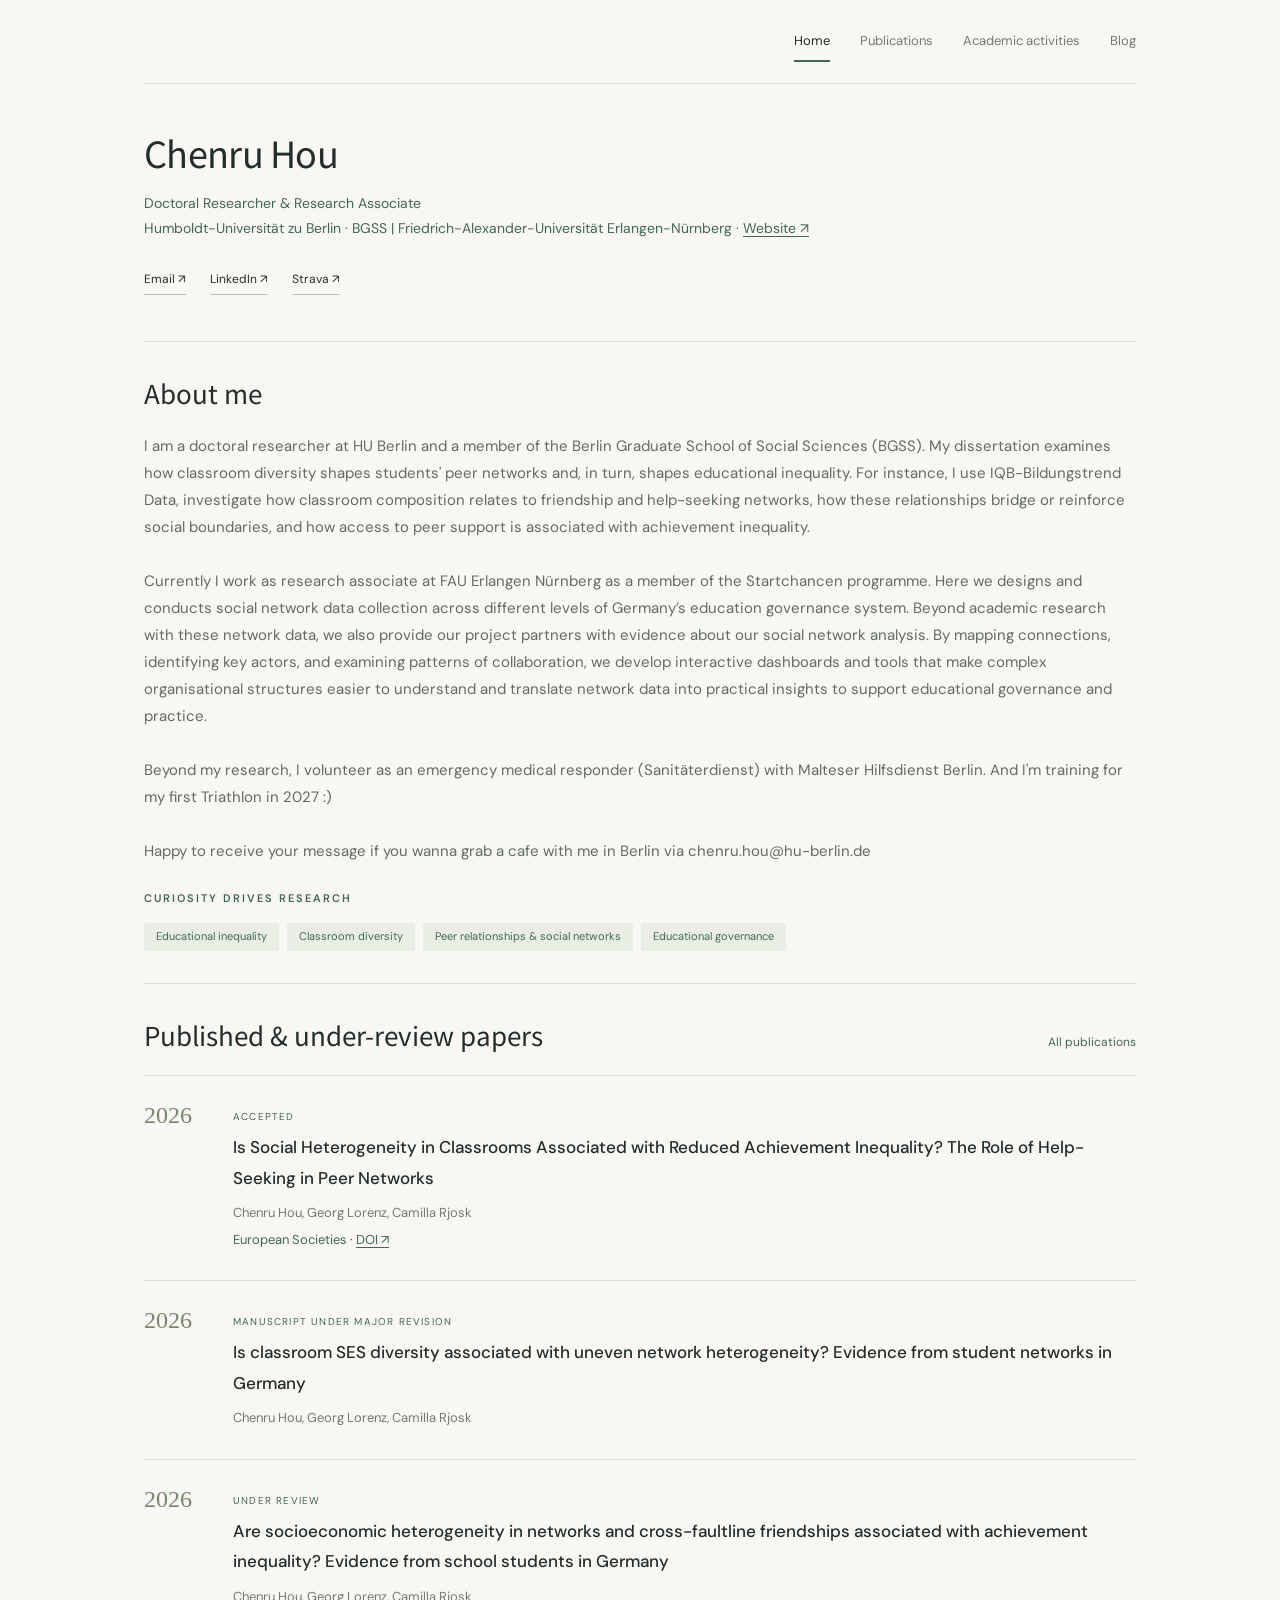
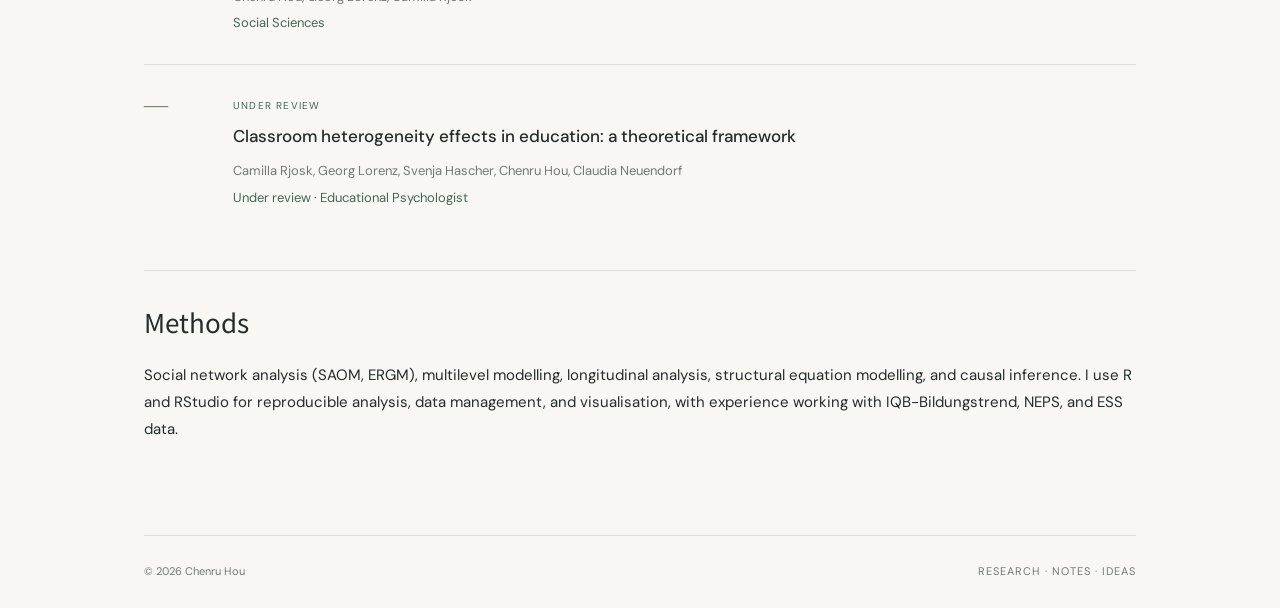
==== commit 8d4a16c5: "Update paper statuses and organize academic activities, transfer, teaching, and education" ====
--- a/index.html
+++ b/index.html
@@ -1,8 +1,8 @@
-<!doctype html><html lang="en"><head><meta charset="utf-8"><meta name="viewport" content="width=device-width, initial-scale=1"><meta name="description" content="Chenru Hou is a doctoral researcher in sociology of education at HU Berlin and a research associate at FAU. Research on classroom diversity, peer networks, and educational inequality."><link rel="canonical" href="https://chenru-hou.github.io/"><meta property="og:url" content="https://chenru-hou.github.io/"><meta property="og:type" content="website"><meta property="og:title" content="Home · Chenru Hou"><meta property="og:description" content="Chenru Hou is a doctoral researcher in sociology of education at HU Berlin and a research associate at FAU. Research on classroom diversity, peer networks, and educational inequality."><script type="application/ld+json">{"@context": "https://schema.org", "@type": "Person", "name": "Chenru Hou", "url": "https://chenru-hou.github.io", "jobTitle": "Doctoral Researcher & Research Associate", "sameAs": ["https://www.linkedin.com/in/chenru-hou", "https://www.strava.com/athletes/106251695"]}</script><title>Home · Chenru Hou</title><link rel="stylesheet" href="assets/style.css"><link rel="icon" href="data:image/svg+xml,%3Csvg xmlns='http://www.w3.org/2000/svg' viewBox='0 0 32 32'%3E%3Ccircle cx='16' cy='16' r='12' fill='%23416950'/%3E%3C/svg%3E"></head><body><a class="skip" href="#main">Skip to content</a><div class="shell"><header><nav aria-label="Main navigation"><a href="index.html" aria-current="page">Home</a><a href="publications.html">Publications</a><a href="conference.html">Conference</a><a href="blog.html">Blog</a></nav></header><main id="main"><section class="hero"><div><h1>Chenru Hou</h1><div class="role">Doctoral Researcher &amp; Research Associate<br>Humboldt-Universität zu Berlin · BGSS | Friedrich-Alexander-Universität Erlangen-Nürnberg · <a href="https://www.paedagogik.phil.fau.de/person/chenru-hou/">Website ↗</a></div><p class="intro" hidden></p><div class="social"><a href="mailto:chenru.hou@hu-berlin.de">Email ↗</a><a href="https://www.linkedin.com/in/chenru-hou">LinkedIn ↗</a><a href="https://www.strava.com/athletes/106251695">Strava ↗</a></div></div></section><section class="section"><div class="section-title"><h2>About me</h2></div><div class="about-grid"><p>I am a doctoral researcher at HU Berlin and a member of the Berlin Graduate School of Social Sciences (BGSS). My dissertation examines how classroom diversity shapes students&#x27; peer networks and, in turn, shapes educational inequality. For instance, I use IQB-Bildungstrend Data, investigate how classroom composition relates to friendship and help-seeking networks, how these relationships bridge or reinforce social boundaries, and how access to peer support is associated with achievement inequality.
+<!doctype html><html lang="en"><head><meta charset="utf-8"><meta name="viewport" content="width=device-width, initial-scale=1"><meta name="description" content="Chenru Hou is a doctoral researcher in sociology of education at HU Berlin and a research associate at FAU. Research on classroom diversity, peer networks, and educational inequality."><link rel="canonical" href="https://chenru-hou.github.io/"><meta property="og:url" content="https://chenru-hou.github.io/"><meta property="og:type" content="website"><meta property="og:title" content="Home · Chenru Hou"><meta property="og:description" content="Chenru Hou is a doctoral researcher in sociology of education at HU Berlin and a research associate at FAU. Research on classroom diversity, peer networks, and educational inequality."><script type="application/ld+json">{"@context": "https://schema.org", "@type": "Person", "name": "Chenru Hou", "url": "https://chenru-hou.github.io", "jobTitle": "Doctoral Researcher & Research Associate", "sameAs": ["https://www.linkedin.com/in/chenru-hou", "https://www.strava.com/athletes/106251695"]}</script><title>Home · Chenru Hou</title><link rel="stylesheet" href="assets/style.css"><link rel="icon" href="data:image/svg+xml,%3Csvg xmlns='http://www.w3.org/2000/svg' viewBox='0 0 32 32'%3E%3Ccircle cx='16' cy='16' r='12' fill='%23416950'/%3E%3C/svg%3E"></head><body><a class="skip" href="#main">Skip to content</a><div class="shell"><header><nav aria-label="Main navigation"><a href="index.html" aria-current="page">Home</a><a href="publications.html">Publications</a><a href="conference.html">Academic activities</a><a href="blog.html">Blog</a></nav></header><main id="main"><section class="hero"><div><h1>Chenru Hou</h1><div class="role">Doctoral Researcher &amp; Research Associate<br>Humboldt-Universität zu Berlin · BGSS | Friedrich-Alexander-Universität Erlangen-Nürnberg · <a href="https://www.paedagogik.phil.fau.de/person/chenru-hou/">Website ↗</a></div><p class="intro" hidden></p><div class="social"><a href="mailto:chenru.hou@hu-berlin.de">Email ↗</a><a href="https://www.linkedin.com/in/chenru-hou">LinkedIn ↗</a><a href="https://www.strava.com/athletes/106251695">Strava ↗</a></div></div></section><section class="section"><div class="section-title"><h2>About me</h2></div><div class="about-grid"><p>I am a doctoral researcher at HU Berlin and a member of the Berlin Graduate School of Social Sciences (BGSS). My dissertation examines how classroom diversity shapes students&#x27; peer networks and, in turn, shapes educational inequality. For instance, I use IQB-Bildungstrend Data, investigate how classroom composition relates to friendship and help-seeking networks, how these relationships bridge or reinforce social boundaries, and how access to peer support is associated with achievement inequality.
 
 Currently I work as research associate at FAU Erlangen Nürnberg as a member of the Startchancen programme. Here we designs and conducts social network data collection across different levels of Germany’s education governance system. Beyond academic research with these network data, we also provide our project partners with evidence about our social network analysis. By mapping connections, identifying key actors, and examining patterns of collaboration, we develop interactive dashboards and tools that make complex organisational structures easier to understand and translate network data into practical insights to support educational governance and practice.
 
 Beyond my research, I volunteer as an emergency medical responder (Sanitäterdienst) with Malteser Hilfsdienst Berlin. And I&#x27;m training for my first Triathlon in 2027 :) 
 
 Happy to receive your message if you wanna grab a cafe with me in Berlin via chenru.hou@hu-berlin.de</p><div class="research-interests"><div class="eyebrow">CURIOSITY DRIVES RESEARCH</div><div class="tags"><span class="tag">Educational inequality</span><span class="tag">Classroom diversity</span><span class="tag">Peer relationships &amp; social networks</span><span class="tag">Educational governance</span></div></div></div></section><section class="section"><div class="section-title"><h2>Published &amp; under-review papers</h2><a href="publications.html">All publications</a></div><article class="pub"><div class="year">2026</div><div><span class="type">Accepted</span><h3>Is Social Heterogeneity in Classrooms Associated with Reduced Achievement Inequality? The Role of Help-Seeking in Peer Networks</h3><p>Chenru Hou, Georg Lorenz, Camilla Rjosk</p><p class="venue"><span class="venue-text">European Societies </span> · <a class="doi" href="https://doi.org/10.1162/EUSO.a.86">DOI ↗</a></p><div class="pub-links"></div></div></article><article class="pub"><div class="year">2026</div><div><span class="type">MANUSCRIPT UNDER MAJOR REVISION</span><h3>Is classroom SES diversity associated with uneven network heterogeneity? Evidence from student networks in Germany</h3><p>Chenru Hou, Georg Lorenz, Camilla Rjosk</p><p class="venue" hidden><span class="venue-text">
-</span></p><div class="pub-links"></div></div></article><article class="pub"><div class="year">—</div><div><span class="type">Under review</span><h3>Classroom heterogeneity effects in education: a theoretical framework</h3><p>Camilla Rjosk, Georg Lorenz, Svenja Hascher, Chenru Hou, Claudia Neuendorf</p><p class="venue"><span class="venue-text">Under review · Educational Psychologist</span></p><div class="pub-links"></div></div></article></section><section class="section"><div class="section-title"><h2>Methods</h2></div><p>Social network analysis (SAOM, ERGM), multilevel modelling, longitudinal analysis, structural equation modelling, and causal inference. I use R and RStudio for reproducible analysis, data management, and visualisation, with experience working with IQB-Bildungstrend, NEPS, and ESS data.</p></section></main><footer><span>© 2026 Chenru Hou</span><span class="footer-mark">RESEARCH · NOTES · IDEAS</span></footer></div></body></html>+</span></p><div class="pub-links"></div></div></article><article class="pub"><div class="year">2026</div><div><span class="type">Under review</span><h3>Are socioeconomic heterogeneity in networks and cross-faultline friendships associated with achievement inequality? Evidence from school students in Germany</h3><p>Chenru Hou, Georg Lorenz, Camilla Rjosk</p><p class="venue"><span class="venue-text">Social Sciences</span></p><div class="pub-links"></div></div></article><article class="pub"><div class="year">—</div><div><span class="type">Under review</span><h3>Classroom heterogeneity effects in education: a theoretical framework</h3><p>Camilla Rjosk, Georg Lorenz, Svenja Hascher, Chenru Hou, Claudia Neuendorf</p><p class="venue"><span class="venue-text">Under review · Educational Psychologist</span></p><div class="pub-links"></div></div></article></section><section class="section"><div class="section-title"><h2>Methods</h2></div><p>Social network analysis (SAOM, ERGM), multilevel modelling, longitudinal analysis, structural equation modelling, and causal inference. I use R and RStudio for reproducible analysis, data management, and visualisation, with experience working with IQB-Bildungstrend, NEPS, and ESS data.</p></section></main><footer><span>© 2026 Chenru Hou</span><span class="footer-mark">RESEARCH · NOTES · IDEAS</span></footer></div></body></html>
--- a/assets/style.css
+++ b/assets/style.css
@@ -12,3 +12,9 @@
 .pub .doi{white-space:nowrap;text-decoration:underline;text-underline-offset:3px}
 
 .role a{text-decoration:underline;text-underline-offset:3px;white-space:nowrap}
+
+/* Academic activities index and narrow navigation. */
+.activity-index{display:flex;flex-wrap:wrap;gap:12px 24px;margin:24px 0 8px}
+.activity-index a{color:var(--green);font-size:14px;text-decoration:underline;text-underline-offset:4px}
+.section[id]{scroll-margin-top:24px}
+@media(max-width:420px){header{height:auto;min-height:72px;padding:12px 0}header nav{flex-wrap:wrap;justify-content:flex-end;column-gap:16px;row-gap:0}}
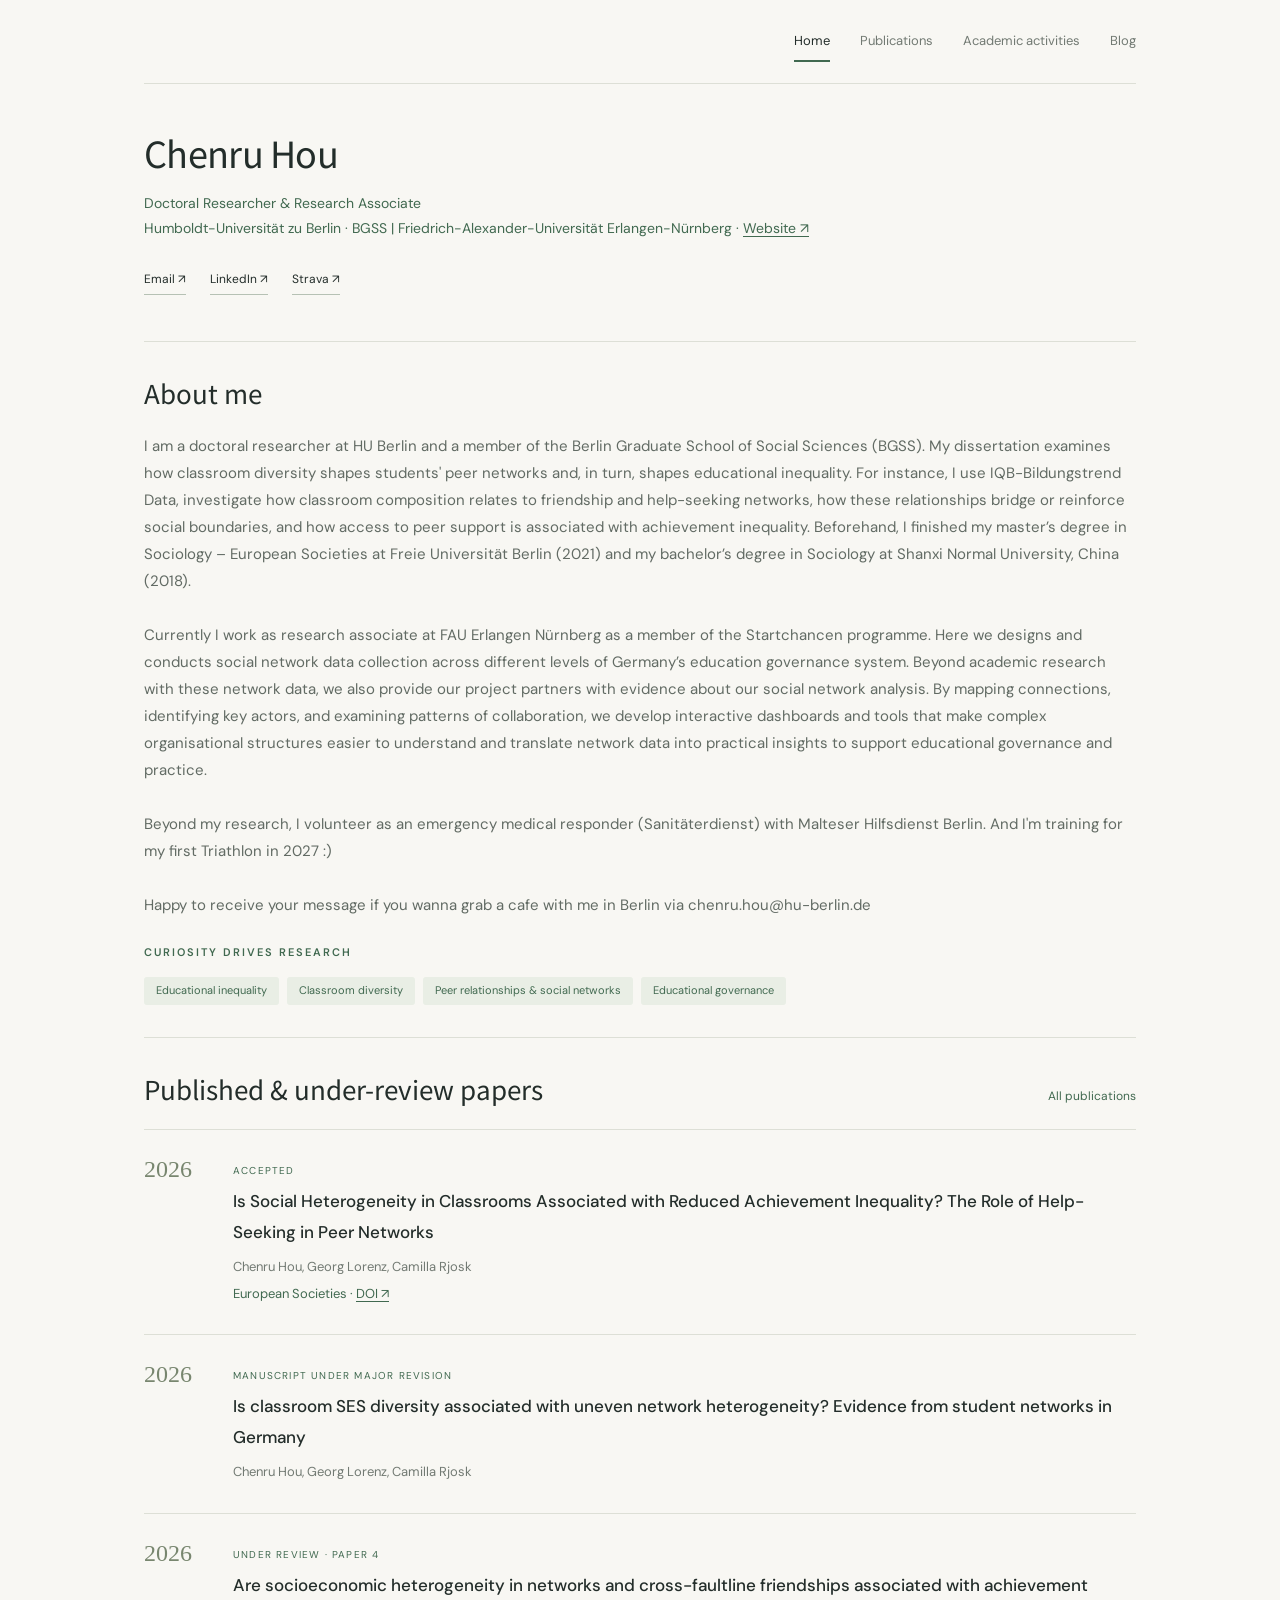
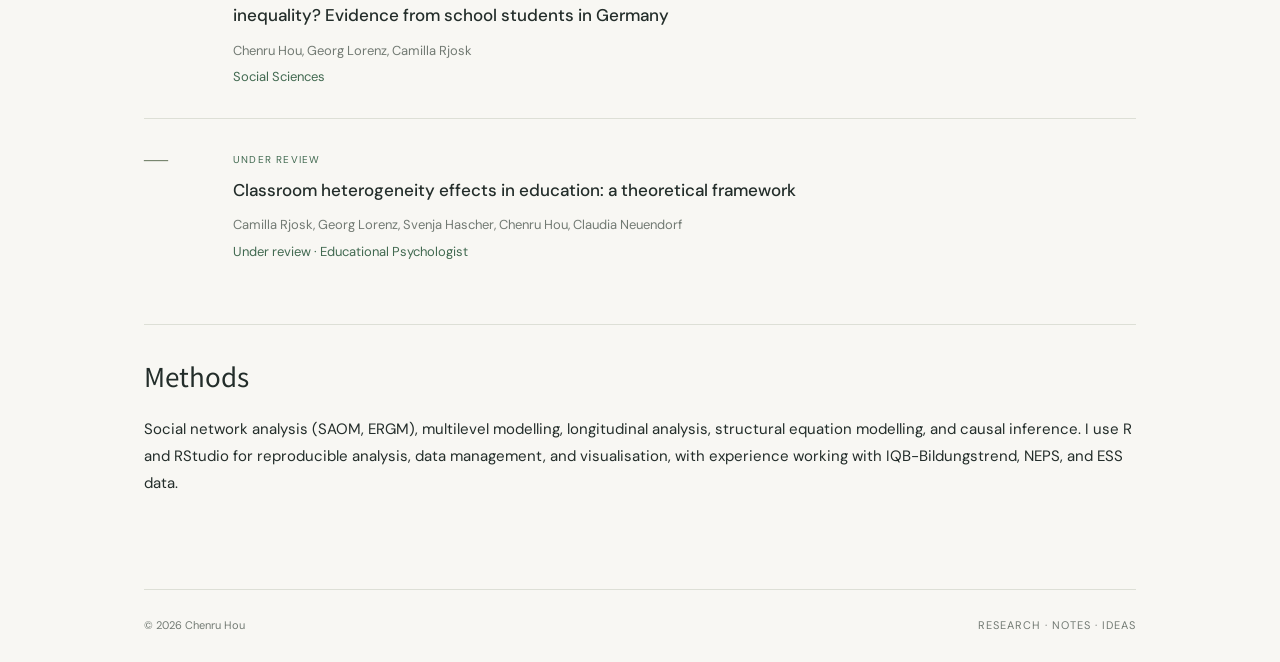
==== commit 2f0b0ebc: "Fold education into home introduction, remove research experience, and label Paper 4" ====
--- a/index.html
+++ b/index.html
@@ -1,8 +1,8 @@
-<!doctype html><html lang="en"><head><meta charset="utf-8"><meta name="viewport" content="width=device-width, initial-scale=1"><meta name="description" content="Chenru Hou is a doctoral researcher in sociology of education at HU Berlin and a research associate at FAU. Research on classroom diversity, peer networks, and educational inequality."><link rel="canonical" href="https://chenru-hou.github.io/"><meta property="og:url" content="https://chenru-hou.github.io/"><meta property="og:type" content="website"><meta property="og:title" content="Home · Chenru Hou"><meta property="og:description" content="Chenru Hou is a doctoral researcher in sociology of education at HU Berlin and a research associate at FAU. Research on classroom diversity, peer networks, and educational inequality."><script type="application/ld+json">{"@context": "https://schema.org", "@type": "Person", "name": "Chenru Hou", "url": "https://chenru-hou.github.io", "jobTitle": "Doctoral Researcher & Research Associate", "sameAs": ["https://www.linkedin.com/in/chenru-hou", "https://www.strava.com/athletes/106251695"]}</script><title>Home · Chenru Hou</title><link rel="stylesheet" href="assets/style.css"><link rel="icon" href="data:image/svg+xml,%3Csvg xmlns='http://www.w3.org/2000/svg' viewBox='0 0 32 32'%3E%3Ccircle cx='16' cy='16' r='12' fill='%23416950'/%3E%3C/svg%3E"></head><body><a class="skip" href="#main">Skip to content</a><div class="shell"><header><nav aria-label="Main navigation"><a href="index.html" aria-current="page">Home</a><a href="publications.html">Publications</a><a href="conference.html">Academic activities</a><a href="blog.html">Blog</a></nav></header><main id="main"><section class="hero"><div><h1>Chenru Hou</h1><div class="role">Doctoral Researcher &amp; Research Associate<br>Humboldt-Universität zu Berlin · BGSS | Friedrich-Alexander-Universität Erlangen-Nürnberg · <a href="https://www.paedagogik.phil.fau.de/person/chenru-hou/">Website ↗</a></div><p class="intro" hidden></p><div class="social"><a href="mailto:chenru.hou@hu-berlin.de">Email ↗</a><a href="https://www.linkedin.com/in/chenru-hou">LinkedIn ↗</a><a href="https://www.strava.com/athletes/106251695">Strava ↗</a></div></div></section><section class="section"><div class="section-title"><h2>About me</h2></div><div class="about-grid"><p>I am a doctoral researcher at HU Berlin and a member of the Berlin Graduate School of Social Sciences (BGSS). My dissertation examines how classroom diversity shapes students&#x27; peer networks and, in turn, shapes educational inequality. For instance, I use IQB-Bildungstrend Data, investigate how classroom composition relates to friendship and help-seeking networks, how these relationships bridge or reinforce social boundaries, and how access to peer support is associated with achievement inequality.
+<!doctype html><html lang="en"><head><meta charset="utf-8"><meta name="viewport" content="width=device-width, initial-scale=1"><meta name="description" content="Chenru Hou is a doctoral researcher in sociology of education at HU Berlin and a research associate at FAU. Research on classroom diversity, peer networks, and educational inequality."><link rel="canonical" href="https://chenru-hou.github.io/"><meta property="og:url" content="https://chenru-hou.github.io/"><meta property="og:type" content="website"><meta property="og:title" content="Home · Chenru Hou"><meta property="og:description" content="Chenru Hou is a doctoral researcher in sociology of education at HU Berlin and a research associate at FAU. Research on classroom diversity, peer networks, and educational inequality."><script type="application/ld+json">{"@context": "https://schema.org", "@type": "Person", "name": "Chenru Hou", "url": "https://chenru-hou.github.io", "jobTitle": "Doctoral Researcher & Research Associate", "sameAs": ["https://www.linkedin.com/in/chenru-hou", "https://www.strava.com/athletes/106251695"]}</script><title>Home · Chenru Hou</title><link rel="stylesheet" href="assets/style.css"><link rel="icon" href="data:image/svg+xml,%3Csvg xmlns='http://www.w3.org/2000/svg' viewBox='0 0 32 32'%3E%3Ccircle cx='16' cy='16' r='12' fill='%23416950'/%3E%3C/svg%3E"></head><body><a class="skip" href="#main">Skip to content</a><div class="shell"><header><nav aria-label="Main navigation"><a href="index.html" aria-current="page">Home</a><a href="publications.html">Publications</a><a href="conference.html">Academic activities</a><a href="blog.html">Blog</a></nav></header><main id="main"><section class="hero"><div><h1>Chenru Hou</h1><div class="role">Doctoral Researcher &amp; Research Associate<br>Humboldt-Universität zu Berlin · BGSS | Friedrich-Alexander-Universität Erlangen-Nürnberg · <a href="https://www.paedagogik.phil.fau.de/person/chenru-hou/">Website ↗</a></div><p class="intro" hidden></p><div class="social"><a href="mailto:chenru.hou@hu-berlin.de">Email ↗</a><a href="https://www.linkedin.com/in/chenru-hou">LinkedIn ↗</a><a href="https://www.strava.com/athletes/106251695">Strava ↗</a></div></div></section><section class="section"><div class="section-title"><h2>About me</h2></div><div class="about-grid"><p>I am a doctoral researcher at HU Berlin and a member of the Berlin Graduate School of Social Sciences (BGSS). My dissertation examines how classroom diversity shapes students&#x27; peer networks and, in turn, shapes educational inequality. For instance, I use IQB-Bildungstrend Data, investigate how classroom composition relates to friendship and help-seeking networks, how these relationships bridge or reinforce social boundaries, and how access to peer support is associated with achievement inequality. Beforehand, I finished my master’s degree in Sociology – European Societies at Freie Universität Berlin (2021) and my bachelor’s degree in Sociology at Shanxi Normal University, China (2018).
 
 Currently I work as research associate at FAU Erlangen Nürnberg as a member of the Startchancen programme. Here we designs and conducts social network data collection across different levels of Germany’s education governance system. Beyond academic research with these network data, we also provide our project partners with evidence about our social network analysis. By mapping connections, identifying key actors, and examining patterns of collaboration, we develop interactive dashboards and tools that make complex organisational structures easier to understand and translate network data into practical insights to support educational governance and practice.
 
 Beyond my research, I volunteer as an emergency medical responder (Sanitäterdienst) with Malteser Hilfsdienst Berlin. And I&#x27;m training for my first Triathlon in 2027 :) 
 
 Happy to receive your message if you wanna grab a cafe with me in Berlin via chenru.hou@hu-berlin.de</p><div class="research-interests"><div class="eyebrow">CURIOSITY DRIVES RESEARCH</div><div class="tags"><span class="tag">Educational inequality</span><span class="tag">Classroom diversity</span><span class="tag">Peer relationships &amp; social networks</span><span class="tag">Educational governance</span></div></div></div></section><section class="section"><div class="section-title"><h2>Published &amp; under-review papers</h2><a href="publications.html">All publications</a></div><article class="pub"><div class="year">2026</div><div><span class="type">Accepted</span><h3>Is Social Heterogeneity in Classrooms Associated with Reduced Achievement Inequality? The Role of Help-Seeking in Peer Networks</h3><p>Chenru Hou, Georg Lorenz, Camilla Rjosk</p><p class="venue"><span class="venue-text">European Societies </span> · <a class="doi" href="https://doi.org/10.1162/EUSO.a.86">DOI ↗</a></p><div class="pub-links"></div></div></article><article class="pub"><div class="year">2026</div><div><span class="type">MANUSCRIPT UNDER MAJOR REVISION</span><h3>Is classroom SES diversity associated with uneven network heterogeneity? Evidence from student networks in Germany</h3><p>Chenru Hou, Georg Lorenz, Camilla Rjosk</p><p class="venue" hidden><span class="venue-text">
-</span></p><div class="pub-links"></div></div></article><article class="pub"><div class="year">2026</div><div><span class="type">Under review</span><h3>Are socioeconomic heterogeneity in networks and cross-faultline friendships associated with achievement inequality? Evidence from school students in Germany</h3><p>Chenru Hou, Georg Lorenz, Camilla Rjosk</p><p class="venue"><span class="venue-text">Social Sciences</span></p><div class="pub-links"></div></div></article><article class="pub"><div class="year">—</div><div><span class="type">Under review</span><h3>Classroom heterogeneity effects in education: a theoretical framework</h3><p>Camilla Rjosk, Georg Lorenz, Svenja Hascher, Chenru Hou, Claudia Neuendorf</p><p class="venue"><span class="venue-text">Under review · Educational Psychologist</span></p><div class="pub-links"></div></div></article></section><section class="section"><div class="section-title"><h2>Methods</h2></div><p>Social network analysis (SAOM, ERGM), multilevel modelling, longitudinal analysis, structural equation modelling, and causal inference. I use R and RStudio for reproducible analysis, data management, and visualisation, with experience working with IQB-Bildungstrend, NEPS, and ESS data.</p></section></main><footer><span>© 2026 Chenru Hou</span><span class="footer-mark">RESEARCH · NOTES · IDEAS</span></footer></div></body></html>+</span></p><div class="pub-links"></div></div></article><article class="pub" id="paper-4"><div class="year">2026</div><div><span class="type">Under review · Paper 4</span><h3>Are socioeconomic heterogeneity in networks and cross-faultline friendships associated with achievement inequality? Evidence from school students in Germany</h3><p>Chenru Hou, Georg Lorenz, Camilla Rjosk</p><p class="venue"><span class="venue-text">Social Sciences</span></p><div class="pub-links"></div></div></article><article class="pub"><div class="year">—</div><div><span class="type">Under review</span><h3>Classroom heterogeneity effects in education: a theoretical framework</h3><p>Camilla Rjosk, Georg Lorenz, Svenja Hascher, Chenru Hou, Claudia Neuendorf</p><p class="venue"><span class="venue-text">Under review · Educational Psychologist</span></p><div class="pub-links"></div></div></article></section><section class="section"><div class="section-title"><h2>Methods</h2></div><p>Social network analysis (SAOM, ERGM), multilevel modelling, longitudinal analysis, structural equation modelling, and causal inference. I use R and RStudio for reproducible analysis, data management, and visualisation, with experience working with IQB-Bildungstrend, NEPS, and ESS data.</p></section></main><footer><span>© 2026 Chenru Hou</span><span class="footer-mark">RESEARCH · NOTES · IDEAS</span></footer></div></body></html>
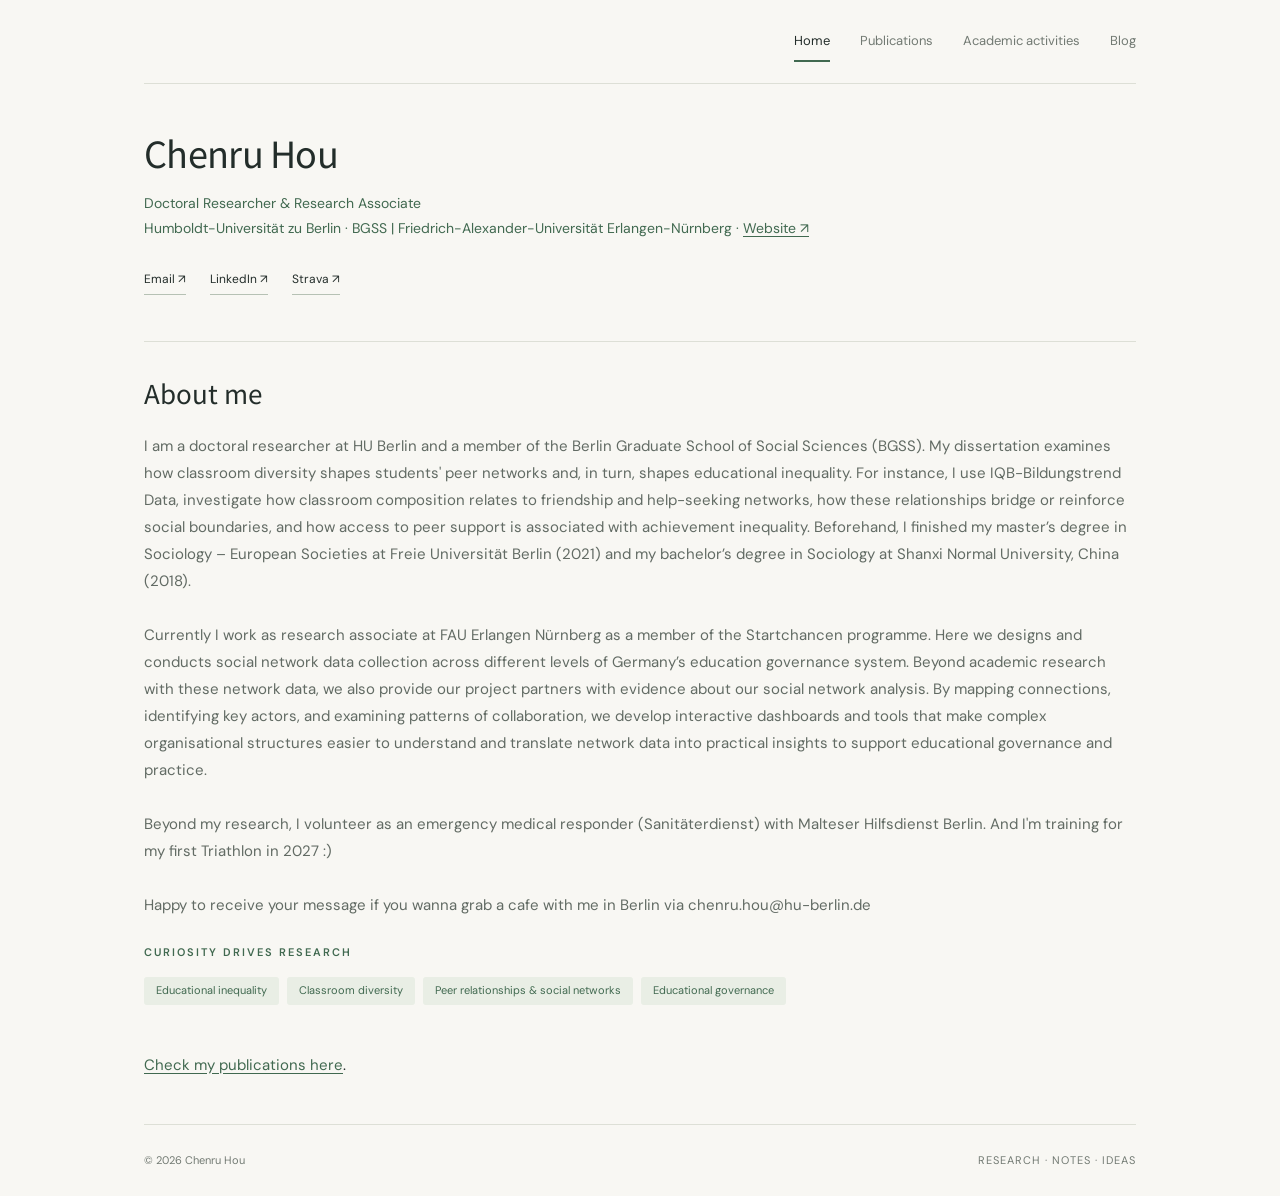
==== commit 3d8e1a28: "Simplify home, correct paper authors and list, and merge teaching into academic activities" ====
--- a/index.html
+++ b/index.html
@@ -4,5 +4,4 @@
 
 Beyond my research, I volunteer as an emergency medical responder (Sanitäterdienst) with Malteser Hilfsdienst Berlin. And I&#x27;m training for my first Triathlon in 2027 :) 
 
-Happy to receive your message if you wanna grab a cafe with me in Berlin via chenru.hou@hu-berlin.de</p><div class="research-interests"><div class="eyebrow">CURIOSITY DRIVES RESEARCH</div><div class="tags"><span class="tag">Educational inequality</span><span class="tag">Classroom diversity</span><span class="tag">Peer relationships &amp; social networks</span><span class="tag">Educational governance</span></div></div></div></section><section class="section"><div class="section-title"><h2>Published &amp; under-review papers</h2><a href="publications.html">All publications</a></div><article class="pub"><div class="year">2026</div><div><span class="type">Accepted</span><h3>Is Social Heterogeneity in Classrooms Associated with Reduced Achievement Inequality? The Role of Help-Seeking in Peer Networks</h3><p>Chenru Hou, Georg Lorenz, Camilla Rjosk</p><p class="venue"><span class="venue-text">European Societies </span> · <a class="doi" href="https://doi.org/10.1162/EUSO.a.86">DOI ↗</a></p><div class="pub-links"></div></div></article><article class="pub"><div class="year">2026</div><div><span class="type">MANUSCRIPT UNDER MAJOR REVISION</span><h3>Is classroom SES diversity associated with uneven network heterogeneity? Evidence from student networks in Germany</h3><p>Chenru Hou, Georg Lorenz, Camilla Rjosk</p><p class="venue" hidden><span class="venue-text">
-</span></p><div class="pub-links"></div></div></article><article class="pub" id="paper-4"><div class="year">2026</div><div><span class="type">Under review · Paper 4</span><h3>Are socioeconomic heterogeneity in networks and cross-faultline friendships associated with achievement inequality? Evidence from school students in Germany</h3><p>Chenru Hou, Georg Lorenz, Camilla Rjosk</p><p class="venue"><span class="venue-text">Social Sciences</span></p><div class="pub-links"></div></div></article><article class="pub"><div class="year">—</div><div><span class="type">Under review</span><h3>Classroom heterogeneity effects in education: a theoretical framework</h3><p>Camilla Rjosk, Georg Lorenz, Svenja Hascher, Chenru Hou, Claudia Neuendorf</p><p class="venue"><span class="venue-text">Under review · Educational Psychologist</span></p><div class="pub-links"></div></div></article></section><section class="section"><div class="section-title"><h2>Methods</h2></div><p>Social network analysis (SAOM, ERGM), multilevel modelling, longitudinal analysis, structural equation modelling, and causal inference. I use R and RStudio for reproducible analysis, data management, and visualisation, with experience working with IQB-Bildungstrend, NEPS, and ESS data.</p></section></main><footer><span>© 2026 Chenru Hou</span><span class="footer-mark">RESEARCH · NOTES · IDEAS</span></footer></div></body></html>+Happy to receive your message if you wanna grab a cafe with me in Berlin via chenru.hou@hu-berlin.de</p><div class="research-interests"><div class="eyebrow">CURIOSITY DRIVES RESEARCH</div><div class="tags"><span class="tag">Educational inequality</span><span class="tag">Classroom diversity</span><span class="tag">Peer relationships &amp; social networks</span><span class="tag">Educational governance</span></div></div></div></section><p class="publication-prompt"><a href="publications.html" style="color:var(--green);text-decoration:underline;text-underline-offset:3px">Check my publications here</a>.</p></main><footer><span>© 2026 Chenru Hou</span><span class="footer-mark">RESEARCH · NOTES · IDEAS</span></footer></div></body></html>
